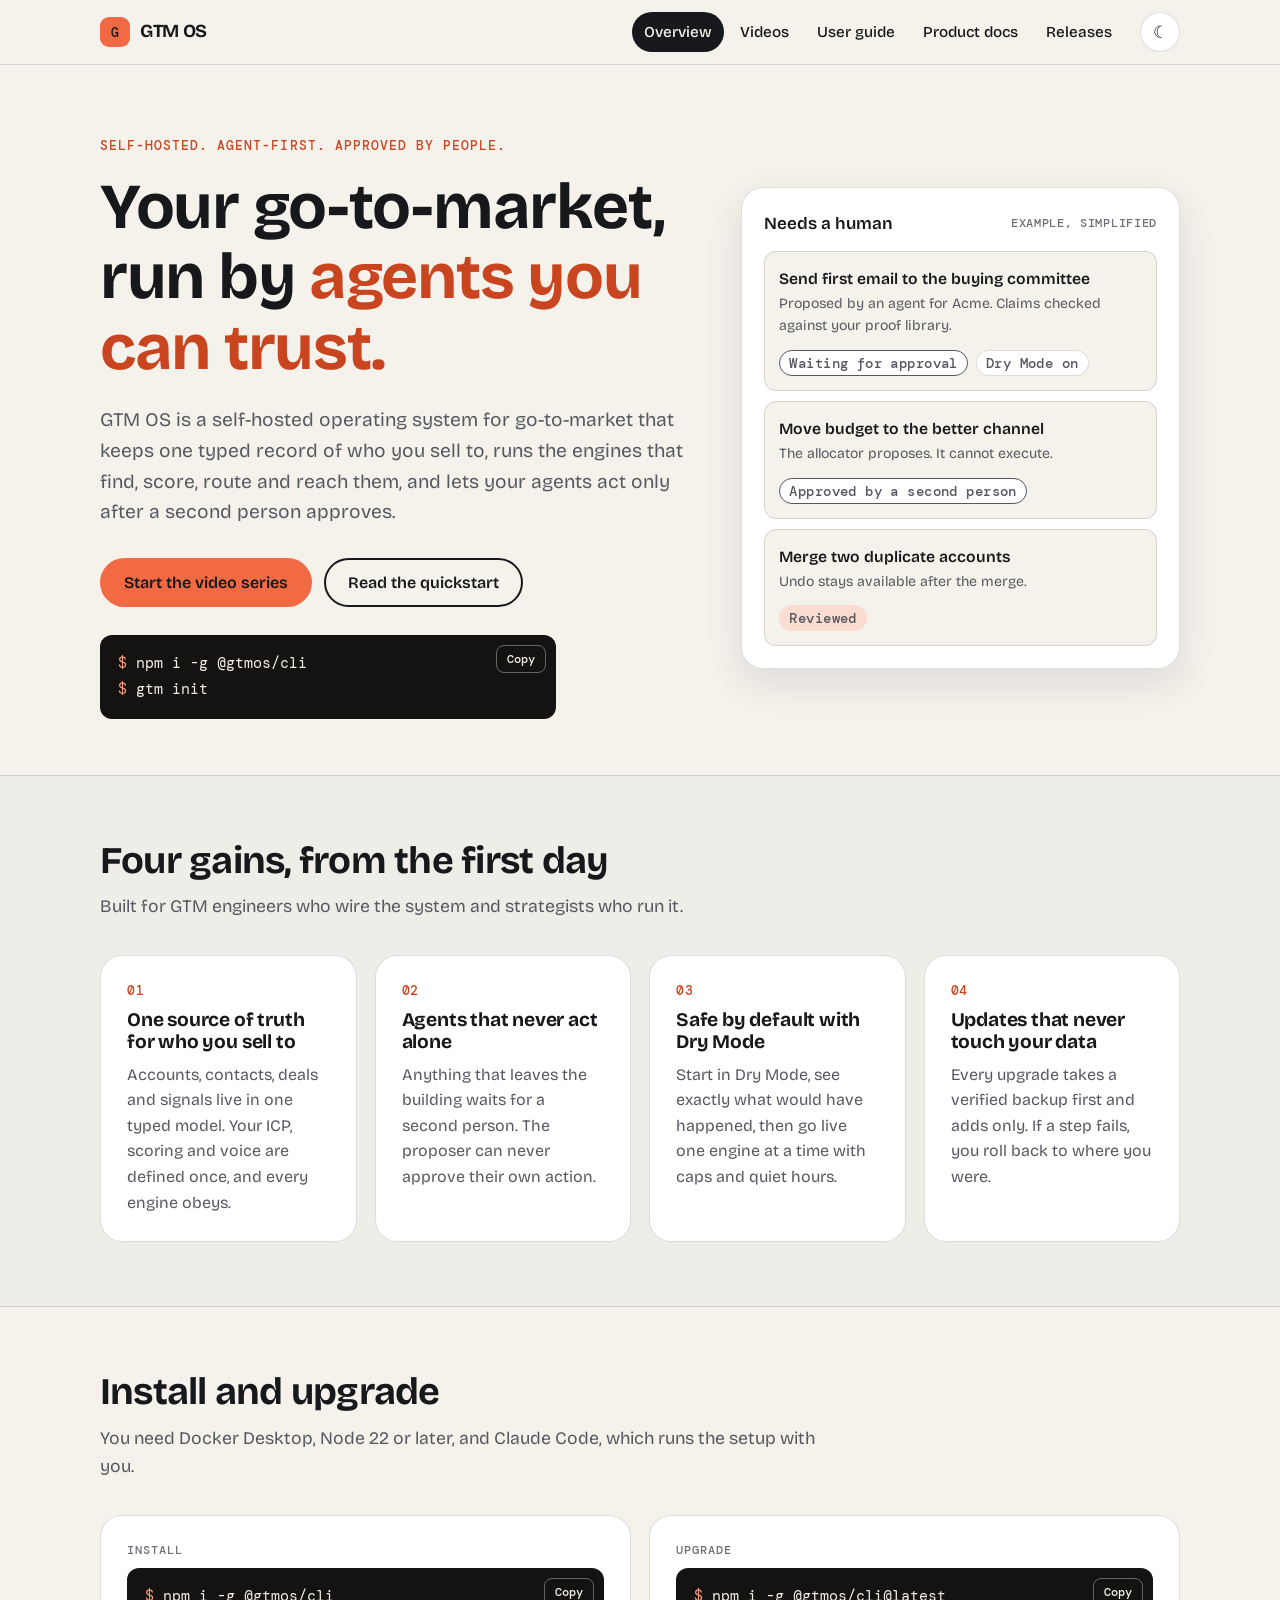
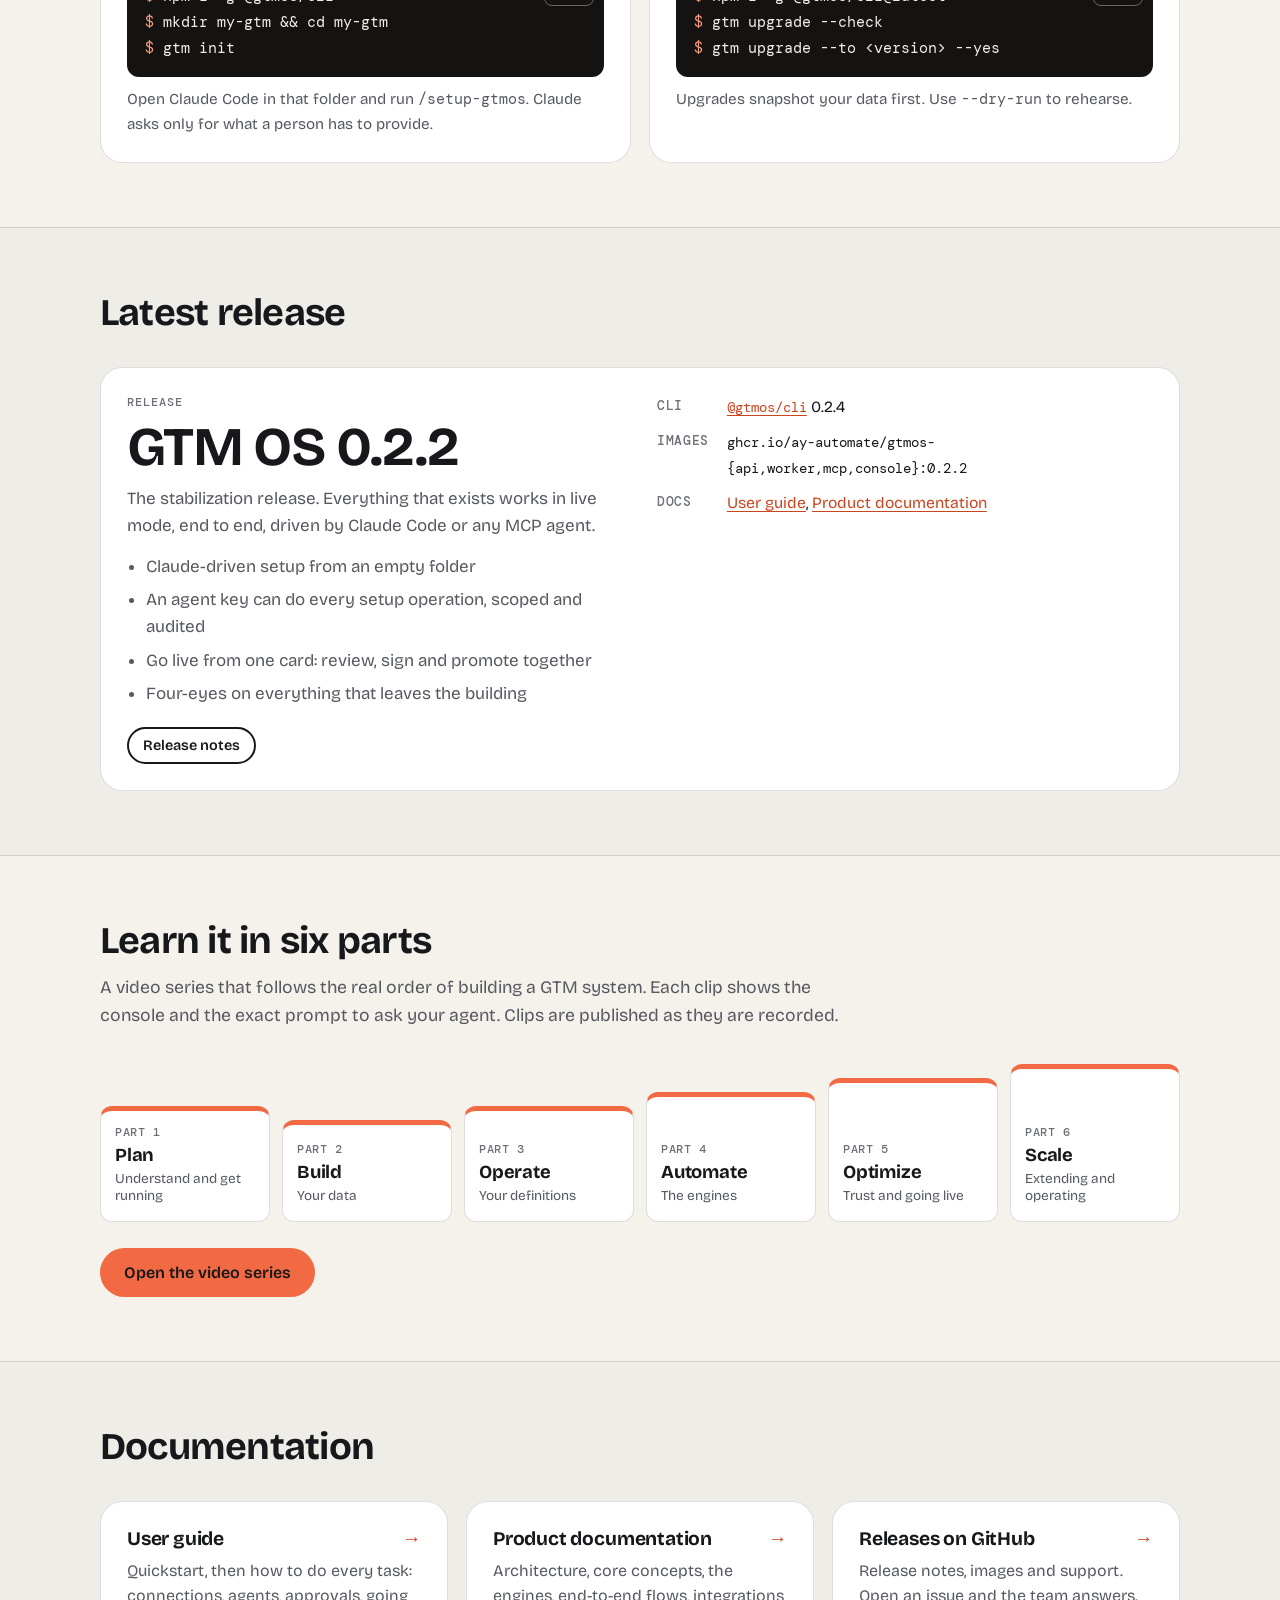
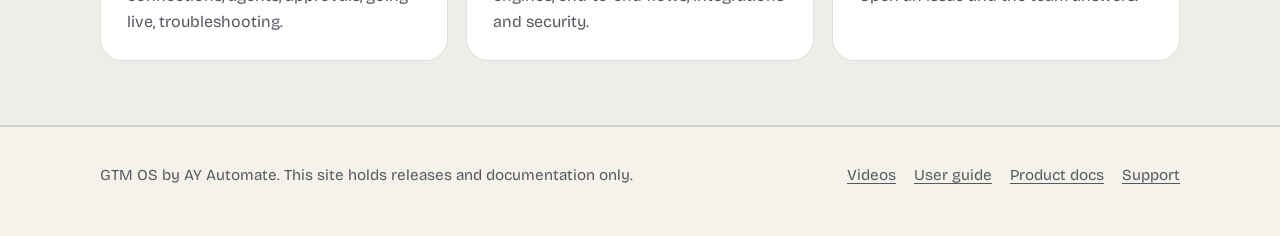
==== docs/index.html @ fadf58b3 "site: redesign landing page, add video series pages, self-host fonts Adds docs/videos (series page, " ====
<!doctype html>
<html lang="en">
<head>
<meta charset="utf-8">
<meta name="viewport" content="width=device-width,initial-scale=1">
<title>GTM OS: the operating system for go-to-market</title>
<meta name="description" content="GTM OS is a self-hosted operating system for go-to-market. One record of who you sell to, engines that do the work, and agents that never act alone on anything that leaves the building.">
<meta name="color-scheme" content="light dark">
<link rel="stylesheet" href="assets/fonts.css">
<link rel="stylesheet" href="assets/site.css">
<script src="assets/site.js"></script>
</head>
<body>
<a class="skip" href="#main">Skip to content</a>
<header class="site-header">
  <div class="wrap">
    <a class="brand" href="index.html"><span class="brand-mark" aria-hidden="true">G</span>GTM OS</a>
    <nav class="site-nav" aria-label="Primary">
      <a href="index.html" aria-current="page">Overview</a>
      <a href="videos/index.html">Videos</a>
      <a href="user-guide.html">User guide</a>
      <a href="product-documentation.html">Product docs</a>
      <a href="https://github.com/ay-automate/gtmos-releases/releases">Releases</a>
    </nav>
    <button class="theme-btn" type="button" aria-label="Switch theme" aria-pressed="false"></button>
  </div>
</header>

<main id="main">
  <section class="hero" aria-labelledby="hero-h">
    <div class="wrap hero-grid">
      <div>
        <p class="eyebrow">Self-hosted. Agent-first. Approved by people.</p>
        <h1 id="hero-h">Your go-to-market, run by <em>agents you can trust.</em></h1>
        <p class="lede">GTM OS is a self-hosted operating system for go-to-market that keeps one typed record of who you sell to, runs the engines that find, score, route and reach them, and lets your agents act only after a second person approves.</p>
        <div class="cta-row">
          <a class="btn btn-primary" href="videos/index.html">Start the video series</a>
          <a class="btn btn-ghost" href="user-guide.html">Read the quickstart</a>
        </div>
        <pre class="codebox" aria-label="Install commands"><span class="p">$ </span>npm i -g @gtmos/cli
<span class="p">$ </span>gtm init<button class="copy" type="button" data-copy="npm i -g @gtmos/cli&#10;gtm init" aria-label="Copy install commands">Copy</button></pre>
      </div>
      <div class="queue" role="img" aria-label="Illustration, simplified example: an agent proposes an email and waits for a second person to approve it">
        <div class="queue-h">Needs a human <small>Example, simplified</small></div>
        <div class="q-item">
          <b>Send first email to the buying committee</b>
          <span>Proposed by an agent for Acme. Claims checked against your proof library.</span>
          <div class="q-row"><span class="pill pill-gate">Waiting for approval</span><span class="pill">Dry Mode on</span></div>
        </div>
        <div class="q-item">
          <b>Move budget to the better channel</b>
          <span>The allocator proposes. It cannot execute.</span>
          <div class="q-row"><span class="pill pill-ok">Approved by a second person</span></div>
        </div>
        <div class="q-item">
          <b>Merge two duplicate accounts</b>
          <span>Undo stays available after the merge.</span>
          <div class="q-row"><span class="pill pill-ember">Reviewed</span></div>
        </div>
      </div>
    </div>
  </section>

  <section class="block alt" aria-labelledby="gains-h">
    <div class="wrap">
      <div class="block-h">
        <h2 id="gains-h">Four gains, from the first day</h2>
        <p>Built for GTM engineers who wire the system and strategists who run it.</p>
      </div>
      <div class="grid g4">
        <article class="card gain"><span class="n">01</span><h3>One source of truth for who you sell to</h3><p>Accounts, contacts, deals and signals live in one typed model. Your ICP, scoring and voice are defined once, and every engine obeys.</p></article>
        <article class="card gain"><span class="n">02</span><h3>Agents that never act alone</h3><p>Anything that leaves the building waits for a second person. The proposer can never approve their own action.</p></article>
        <article class="card gain"><span class="n">03</span><h3>Safe by default with Dry Mode</h3><p>Start in Dry Mode, see exactly what would have happened, then go live one engine at a time with caps and quiet hours.</p></article>
        <article class="card gain"><span class="n">04</span><h3>Updates that never touch your data</h3><p>Every upgrade takes a verified backup first and adds only. If a step fails, you roll back to where you were.</p></article>
      </div>
    </div>
  </section>

  <section class="block" id="install" aria-labelledby="install-h">
    <div class="wrap">
      <div class="block-h">
        <h2 id="install-h">Install and upgrade</h2>
        <p>You need Docker Desktop, Node 22 or later, and Claude Code, which runs the setup with you.</p>
      </div>
      <div class="grid g2">
        <div class="card">
          <p class="step-label">Install</p>
          <pre class="codebox"><span class="p">$ </span>npm i -g @gtmos/cli
<span class="p">$ </span>mkdir my-gtm &amp;&amp; cd my-gtm
<span class="p">$ </span>gtm init<button class="copy" type="button" data-copy="npm i -g @gtmos/cli&#10;mkdir my-gtm &amp;&amp; cd my-gtm&#10;gtm init" aria-label="Copy install commands">Copy</button></pre>
          <p class="hint">Open Claude Code in that folder and run <code>/setup-gtmos</code>. Claude asks only for what a person has to provide.</p>
        </div>
        <div class="card">
          <p class="step-label">Upgrade</p>
          <pre class="codebox"><span class="p">$ </span>npm i -g @gtmos/cli@latest
<span class="p">$ </span>gtm upgrade --check
<span class="p">$ </span>gtm upgrade --to &lt;version&gt; --yes<button class="copy" type="button" data-copy="npm i -g @gtmos/cli@latest&#10;gtm upgrade --check&#10;gtm upgrade --to &lt;version&gt; --yes" aria-label="Copy upgrade commands">Copy</button></pre>
          <p class="hint">Upgrades snapshot your data first. Use <code>--dry-run</code> to rehearse.</p>
        </div>
      </div>
    </div>
  </section>

  <section class="block alt" aria-labelledby="rel-h">
    <div class="wrap">
      <div class="block-h"><h2 id="rel-h">Latest release</h2></div>
      <div class="card release">
        <div>
          <p class="step-label">Release</p>
          <p class="big-ver">GTM OS 0.2.2</p>
          <p style="color:var(--muted);margin-top:10px">The stabilization release. Everything that exists works in live mode, end to end, driven by Claude Code or any MCP agent.</p>
          <ul>
            <li>Claude-driven setup from an empty folder</li>
            <li>An agent key can do every setup operation, scoped and audited</li>
            <li>Go live from one card: review, sign and promote together</li>
            <li>Four-eyes on everything that leaves the building</li>
          </ul>
          <p style="margin-top:20px"><a class="btn btn-ghost btn-sm" href="https://github.com/ay-automate/gtmos-releases/releases/tag/v0.2.2">Release notes</a></p>
        </div>
        <dl>
          <dt>CLI</dt><dd><a href="https://www.npmjs.com/package/@gtmos/cli"><code>@gtmos/cli</code></a> 0.2.4</dd>
          <dt>Images</dt><dd><code>ghcr.io/ay-automate/gtmos-{api,worker,mcp,console}:0.2.2</code></dd>
          <dt>Docs</dt><dd><a href="user-guide.html">User guide</a>, <a href="product-documentation.html">Product documentation</a></dd>
        </dl>
      </div>
    </div>
  </section>

  <section class="block" aria-labelledby="vid-h">
    <div class="wrap">
      <div class="block-h">
        <h2 id="vid-h">Learn it in six parts</h2>
        <p>A video series that follows the real order of building a GTM system. Each clip shows the console and the exact prompt to ask your agent. Clips are published as they are recorded.</p>
      </div>
      <ol class="ladder" aria-label="The levels ladder">
        <li><a style="--i:0" href="videos/index.html#part-1"><span class="pt">Part 1</span><span class="lv">Plan</span><span class="tt">Understand and get running</span></a></li>
        <li><a style="--i:1" href="videos/index.html#part-2"><span class="pt">Part 2</span><span class="lv">Build</span><span class="tt">Your data</span></a></li>
        <li><a style="--i:2" href="videos/index.html#part-3"><span class="pt">Part 3</span><span class="lv">Operate</span><span class="tt">Your definitions</span></a></li>
        <li><a style="--i:3" href="videos/index.html#part-4"><span class="pt">Part 4</span><span class="lv">Automate</span><span class="tt">The engines</span></a></li>
        <li><a style="--i:4" href="videos/index.html#part-5"><span class="pt">Part 5</span><span class="lv">Optimize</span><span class="tt">Trust and going live</span></a></li>
        <li><a style="--i:5" href="videos/index.html#part-6"><span class="pt">Part 6</span><span class="lv">Scale</span><span class="tt">Extending and operating</span></a></li>
      </ol>
      <p style="margin-top:26px"><a class="btn btn-primary" href="videos/index.html">Open the video series</a></p>
    </div>
  </section>

  <section class="block alt" aria-labelledby="docs-h">
    <div class="wrap">
      <div class="block-h"><h2 id="docs-h">Documentation</h2></div>
      <div class="grid g3">
        <a class="card linkcard" href="user-guide.html"><h3>User guide</h3><p>Quickstart, then how to do every task: connections, agents, approvals, going live, troubleshooting.</p></a>
        <a class="card linkcard" href="product-documentation.html"><h3>Product documentation</h3><p>Architecture, core concepts, the engines, end-to-end flows, integrations and security.</p></a>
        <a class="card linkcard" href="https://github.com/ay-automate/gtmos-releases"><h3>Releases on GitHub</h3><p>Release notes, images and support. Open an issue and the team answers.</p></a>
      </div>
    </div>
  </section>
</main>

<footer class="site-footer">
  <div class="wrap">
    <p>GTM OS by AY Automate. This site holds releases and documentation only.</p>
    <ul>
      <li><a href="videos/index.html">Videos</a></li>
      <li><a href="user-guide.html">User guide</a></li>
      <li><a href="product-documentation.html">Product docs</a></li>
      <li><a href="https://github.com/ay-automate/gtmos-releases/issues">Support</a></li>
    </ul>
  </div>
</footer>
</body>
</html>
---- docs/assets/fonts.css ----
/* Self-hosted brand fonts (same files as the GTM OS product UI). No external requests. */
@font-face{font-family:"Bricolage Grotesque";src:url("fonts/bricolage-grotesque.woff2") format("woff2");font-weight:400 700;font-style:normal;font-display:swap}
@font-face{font-family:"DM Mono";src:url("fonts/dm-mono-400.woff2") format("woff2");font-weight:400;font-style:normal;font-display:swap}
@font-face{font-family:"DM Mono";src:url("fonts/dm-mono-500.woff2") format("woff2");font-weight:500;font-style:normal;font-display:swap}
---- docs/assets/site.css ----
/* GTM OS releases site design system. Tokens mirror the product theme (theme.module.css). */
:root{
  --ink:#17181b;--paper:#f5f2ec;--card:#ffffff;--off:#efede7;
  --muted:#575961;--faint:#6d6f77;--line:rgba(23,24,27,.14);
  --ember:#f26a43;--ember-d:#c9451f;--ember-soft:#fbdcd1;
  --on-ember:#17181b;
  --ok:#1f7a4f;--gate:#9a520f;
  --stage:#151312;--stage-ink:#f3efe7;
  --radius:22px;--radius-s:12px;
  --shadow:0 14px 40px rgba(23,24,27,.10);
  --sans:"Bricolage Grotesque","Helvetica Neue",Arial,sans-serif;
  --mono:"DM Mono","SFMono-Regular",Menlo,Consolas,monospace;
  --link:var(--ember-d);--focus:#c9451f;
  --max:1120px;
  color-scheme:light;
}
@media (prefers-color-scheme:dark){
  :root:not([data-theme="light"]){
    --ink:#f3efe7;--paper:#161514;--card:#1e1d1b;--off:#242220;
    --muted:#aeaea6;--faint:#9a9b94;--line:rgba(255,255,255,.14);
    --ember-soft:#3a2117;--ok:#6fd0a0;--gate:#eb9450;
    --shadow:0 14px 40px rgba(0,0,0,.5);--link:#ff8f6b;--focus:#ff8f6b;
    color-scheme:dark;
  }
}
:root[data-theme="dark"]{
  --ink:#f3efe7;--paper:#161514;--card:#1e1d1b;--off:#242220;
  --muted:#aeaea6;--faint:#9a9b94;--line:rgba(255,255,255,.14);
  --ember-soft:#3a2117;--ok:#6fd0a0;--gate:#eb9450;
  --shadow:0 14px 40px rgba(0,0,0,.5);--link:#ff8f6b;--focus:#ff8f6b;
  color-scheme:dark;
}
*{box-sizing:border-box}
html{-webkit-text-size-adjust:100%;scroll-behavior:smooth;scroll-padding-top:96px}
body{margin:0;background:var(--paper);color:var(--ink);font:400 17px/1.6 var(--sans);-webkit-font-smoothing:antialiased;overflow-x:hidden}
img,video{max-width:100%;display:block}
a{color:var(--link);text-underline-offset:3px;text-decoration-thickness:1px}
a:hover{text-decoration-thickness:2px}
h1,h2,h3{font-family:var(--sans);line-height:1.1;letter-spacing:-.02em;margin:0;font-weight:700}
h1{font-size:clamp(2.3rem,5.6vw,4rem)}
h2{font-size:clamp(1.6rem,3.4vw,2.35rem)}
h3{font-size:1.2rem;letter-spacing:-.01em}
p{margin:0}
code,kbd,pre{font-family:var(--mono)}
:focus-visible{outline:3px solid var(--focus);outline-offset:3px;border-radius:6px}
.skip{position:absolute;left:12px;top:-60px;background:var(--ink);color:var(--paper);padding:10px 16px;border-radius:10px;z-index:100;text-decoration:none;font-weight:600}
.skip:focus{top:12px}
.sr{position:absolute;width:1px;height:1px;overflow:hidden;clip:rect(0 0 0 0);white-space:nowrap}
.wrap{max-width:var(--max);margin:0 auto;padding:0 20px}

/* header */
.site-header{position:sticky;top:0;z-index:50;background:color-mix(in srgb,var(--paper) 88%,transparent);backdrop-filter:blur(10px);border-bottom:1px solid var(--line)}
.site-header .wrap{display:flex;align-items:center;gap:16px;min-height:64px;flex-wrap:wrap;padding-top:8px;padding-bottom:8px}
.brand{display:flex;align-items:center;gap:10px;color:var(--ink);text-decoration:none;font-weight:700;font-size:1.15rem;letter-spacing:-.02em}
.brand-mark{width:30px;height:30px;border-radius:9px;background:var(--ember);display:grid;place-items:center;color:var(--on-ember);font:500 .8rem var(--mono)}
.site-nav{display:flex;gap:4px;flex-wrap:wrap;margin-left:auto;align-items:center}
.site-nav a{color:var(--ink);text-decoration:none;padding:8px 12px;border-radius:999px;font-size:.95rem;font-weight:500}
.site-nav a:hover{background:var(--off)}
.site-nav a[aria-current="page"]{background:var(--ink);color:var(--paper)}
.theme-btn{border:1px solid var(--line);background:var(--card);color:var(--ink);width:40px;height:40px;border-radius:999px;cursor:pointer;display:grid;place-items:center;font-size:1.05rem}
.theme-btn:hover{border-color:var(--ink)}

/* buttons */
.btn{display:inline-flex;align-items:center;gap:8px;padding:13px 22px;border-radius:999px;font:600 1rem var(--sans);text-decoration:none;border:2px solid transparent;cursor:pointer;line-height:1.2}
.btn-primary{background:var(--ember);color:var(--on-ember)}
.btn-primary:hover{background:#ff7d58;text-decoration:none}
.btn-ghost{background:transparent;color:var(--ink);border-color:var(--ink)}
.btn-ghost:hover{background:var(--ink);color:var(--paper);text-decoration:none}
.btn-sm{padding:8px 14px;font-size:.9rem}

/* hero */
.hero{padding:72px 0 56px}
.hero-grid{display:grid;grid-template-columns:1.15fr .85fr;gap:48px;align-items:center}
.eyebrow{font:500 .8rem var(--mono);letter-spacing:.08em;text-transform:uppercase;color:var(--link);margin-bottom:18px}
.hero h1 em{font-style:normal;color:var(--link)}
.lede{font-size:1.2rem;color:var(--muted);margin:22px 0 30px;max-width:40em}
.cta-row{display:flex;gap:12px;flex-wrap:wrap}
.codebox{position:relative;background:var(--stage);color:var(--stage-ink);border-radius:var(--radius-s);padding:16px 64px 16px 18px;font:400 .95rem/1.7 var(--mono);margin:0;overflow-x:auto;white-space:pre}
.codebox .p{color:#f89b7c;user-select:none}
.copy{position:absolute;top:10px;right:10px;border:1px solid rgba(255,255,255,.35);background:transparent;color:#f3efe7;border-radius:8px;padding:5px 10px;font:500 .78rem var(--mono);cursor:pointer}
.copy:hover{background:rgba(255,255,255,.14)}
.copy[data-done]{background:#2fa36b;border-color:#2fa36b;color:#08140d}
.hero .codebox{margin-top:28px;max-width:30em}

/* approval card illustration */
.queue{background:var(--card);border:1px solid var(--line);border-radius:var(--radius);box-shadow:var(--shadow);padding:22px}
.queue-h{display:flex;justify-content:space-between;align-items:center;margin-bottom:14px;font-weight:600}
.queue-h small{font:500 .72rem var(--mono);color:var(--faint);text-transform:uppercase;letter-spacing:.06em}
.q-item{border:1px solid var(--line);border-radius:var(--radius-s);padding:14px;margin-top:10px;background:var(--paper)}
.q-item b{display:block;font-weight:600;font-size:.98rem}
.q-item span{display:block;color:var(--muted);font-size:.88rem;margin-top:2px}
.q-row{display:flex;gap:8px;margin-top:10px;flex-wrap:wrap;align-items:center}
.pill{display:inline-block;font:500 .72rem var(--mono);padding:3px 9px;border-radius:999px;border:1px solid var(--line);color:var(--muted);letter-spacing:.03em;background:var(--card)}
.pill-ember{background:var(--ember-soft);border-color:transparent;color:var(--ink)}
.pill-ok{color:var(--ok);border-color:currentColor}
.pill-gate{color:var(--gate);border-color:currentColor}

/* sections */
section.block{padding:64px 0}
.block-h{max-width:44em;margin-bottom:34px}
.block-h p{color:var(--muted);margin-top:12px;font-size:1.1rem}
.alt{background:var(--off);border-block:1px solid var(--line)}
.grid{display:grid;gap:18px}
.g4{grid-template-columns:repeat(4,1fr)}
.g3{grid-template-columns:repeat(3,1fr)}
.g2{grid-template-columns:repeat(2,1fr)}
.card{background:var(--card);border:1px solid var(--line);border-radius:var(--radius);padding:26px}
.gain{display:flex;flex-direction:column;gap:10px}
.gain .n{font:500 .8rem var(--mono);color:var(--link);letter-spacing:.06em}
.gain p{color:var(--muted);font-size:1rem}
.linkcard{display:block;color:var(--ink);text-decoration:none;transition:transform .15s,border-color .15s}
.linkcard:hover{border-color:var(--ink);transform:translateY(-2px);text-decoration:none}
.linkcard h3{display:flex;justify-content:space-between;gap:10px;margin-bottom:8px}
.linkcard h3::after{content:"\2192";color:var(--link)}
.linkcard p{color:var(--muted);font-size:1rem}
.step-label{font:500 .78rem var(--mono);text-transform:uppercase;letter-spacing:.08em;color:var(--faint);margin-bottom:10px}
.card .codebox{margin:10px 0}
.card p.hint{color:var(--muted);font-size:.95rem;margin-top:10px}

/* release card */
.release{display:grid;grid-template-columns:1fr 1fr;gap:34px;align-items:start}
.release ul{margin:14px 0 0;padding-left:1.1em;color:var(--muted)}
.release li{margin:6px 0}
.release dl{margin:0;display:grid;grid-template-columns:auto 1fr;gap:10px 18px;font-size:.98rem}
.release dt{color:var(--faint);font:500 .8rem var(--mono);text-transform:uppercase;letter-spacing:.05em;padding-top:3px}
.release dd{margin:0;overflow-wrap:anywhere}
.release dd code{font-size:.88rem}
.big-ver{font:700 clamp(2.4rem,5vw,3.4rem)/1 var(--sans);letter-spacing:-.03em}

/* ladder */
.ladder{display:grid;grid-template-columns:repeat(6,1fr);gap:12px;align-items:end;list-style:none;margin:0;padding:0}
.ladder li{display:block}
.ladder a{display:flex;flex-direction:column;justify-content:flex-end;gap:4px;text-decoration:none;color:var(--ink);background:var(--card);border:1px solid var(--line);border-radius:var(--radius-s);padding:14px 14px 16px;border-top:5px solid var(--ember);min-height:calc(88px + var(--i) * 14px);transition:transform .15s,border-color .15s}
.ladder a:hover{border-color:var(--ink);border-top-color:var(--ember);transform:translateY(-2px)}
.ladder .lv{font:700 1.15rem var(--sans);letter-spacing:-.01em}
.ladder .pt{font:500 .72rem var(--mono);color:var(--faint);letter-spacing:.05em;text-transform:uppercase}
.ladder .tt{font-size:.85rem;color:var(--muted);line-height:1.3}
.ladder .ct{font:500 .72rem var(--mono);color:var(--link)}
.ladder-nav{position:sticky;top:64px;z-index:20;background:color-mix(in srgb,var(--paper) 92%,transparent);backdrop-filter:blur(10px);border-bottom:1px solid var(--line);padding:10px 0}
.ladder-nav .ladder{gap:8px}
.ladder-nav .ladder a{min-height:0;padding:8px 10px;border-top-width:4px}
.ladder-nav .tt,.ladder-nav .pt{display:none}
.ladder-nav .ladder a[aria-current="true"]{background:var(--ink);color:var(--paper)}
.ladder-nav .ladder a[aria-current="true"] .ct{color:var(--paper)}

/* video series */
.page-h{padding:56px 0 28px}
.page-h p{color:var(--muted);margin-top:14px;font-size:1.15rem;max-width:44em}
.stats{display:flex;gap:10px;flex-wrap:wrap;margin-top:20px}
.start{background:var(--ember-soft);border-radius:var(--radius);padding:28px;margin:8px 0 8px}
:root[data-theme="dark"] .start{background:#2b1b14}
@media (prefers-color-scheme:dark){:root:not([data-theme="light"]) .start{background:#2b1b14}}
.start h2{font-size:1.6rem}
.start>p{color:var(--muted);margin:8px 0 18px}
.path{display:grid;grid-template-columns:repeat(6,1fr);gap:12px;list-style:none;margin:0;padding:0;counter-reset:s}
.path li{background:var(--card);border:1px solid var(--line);border-radius:var(--radius-s);padding:14px}
.path .n{font:700 1.6rem/1 var(--sans);color:var(--link)}
.path b{display:block;font-weight:600;font-size:.95rem;line-height:1.25;margin-top:8px}
.path span{font:500 .75rem var(--mono);color:var(--faint)}
.filters{display:flex;flex-wrap:wrap;gap:10px 22px;align-items:center;padding:22px 0 4px}
.fgroup{display:flex;gap:6px;align-items:center;flex-wrap:wrap}
.fgroup .lab{font:500 .75rem var(--mono);color:var(--faint);text-transform:uppercase;letter-spacing:.06em;margin-right:4px}
.chip{border:1px solid var(--line);background:var(--card);color:var(--ink);border-radius:999px;padding:6px 14px;font:500 .9rem var(--sans);cursor:pointer}
.chip:hover{border-color:var(--ink)}
.chip[aria-pressed="true"]{background:var(--ink);color:var(--paper);border-color:var(--ink)}
.part{padding:44px 0 8px}
.part-h{display:flex;align-items:baseline;gap:14px;flex-wrap:wrap;margin-bottom:6px}
.part-h .lv{font:500 .8rem var(--mono);text-transform:uppercase;letter-spacing:.08em;color:var(--link)}
.part-blurb{color:var(--muted);margin-bottom:20px}
.clips{display:grid;grid-template-columns:repeat(3,1fr);gap:18px}
.clip{background:var(--card);border:1px solid var(--line);border-radius:var(--radius);overflow:hidden;display:flex;flex-direction:column;position:relative}
.clip.ready:hover{border-color:var(--ink);box-shadow:var(--shadow)}
.clip a.cover{text-decoration:none;color:inherit;display:block}
.clip a.cover:focus-visible{outline-offset:-3px}
.poster{position:relative;aspect-ratio:16/9;background:var(--stage);color:var(--stage-ink);overflow:hidden;display:grid;place-items:center}
.poster::before{content:"";position:absolute;inset:0;background:radial-gradient(60% 90% at 85% 110%,rgba(242,106,67,.55),transparent 70%),radial-gradient(40% 60% at 5% -10%,rgba(242,106,67,.18),transparent 70%)}
.poster img{position:absolute;inset:0;width:100%;height:100%;object-fit:cover}
.poster .num{position:relative;font:700 clamp(3rem,7vw,4.4rem)/1 var(--sans);letter-spacing:-.04em;opacity:.95}
.poster .dur{position:absolute;right:10px;bottom:10px;background:rgba(0,0,0,.72);color:#fff;font:500 .78rem var(--mono);padding:3px 8px;border-radius:7px}
.poster .soon{position:absolute;left:10px;top:10px;background:#f3efe7;color:#17181b;font:500 .72rem var(--mono);padding:3px 9px;border-radius:999px;letter-spacing:.04em;text-transform:uppercase}
.poster .play{position:absolute;inset:0;display:grid;place-items:center}
.poster .play i{width:58px;height:58px;border-radius:50%;background:var(--ember);display:grid;place-items:center;box-shadow:0 6px 24px rgba(0,0,0,.4)}
.poster .play i::after{content:"";border-left:16px solid var(--on-ember);border-block:10px solid transparent;margin-left:4px}
.clip-body{padding:16px 18px 20px;display:flex;flex-direction:column;gap:8px;flex:1}
.clip-body .no{font:500 .75rem var(--mono);color:var(--faint);letter-spacing:.05em}
.clip-body h3{font-size:1.12rem;line-height:1.2}
.clip-body p{color:var(--muted);font-size:.95rem}
.tags{display:flex;gap:6px;flex-wrap:wrap;margin-top:auto;padding-top:6px}
.clip:not(.ready) .poster .num{opacity:.6}
.empty{padding:28px;border:1px dashed var(--line);border-radius:var(--radius);color:var(--muted);text-align:center;grid-column:1/-1}
.fallback{padding:20px 0}
.fallback ol{padding-left:1.4em;color:var(--muted)}
.fallback li{margin:8px 0}
.fallback b{color:var(--ink)}

/* watch page */
.crumbs{padding:28px 0 8px;font-size:.95rem;color:var(--muted)}
.crumbs a{color:var(--muted)}
.watch{display:grid;grid-template-columns:minmax(0,1.7fr) minmax(0,1fr);gap:32px;padding:12px 0 56px;align-items:start}
.player{border-radius:var(--radius);overflow:hidden;background:var(--stage);box-shadow:var(--shadow)}
.player video{width:100%;aspect-ratio:16/9;background:#000}
.player-tools{display:flex;gap:8px;flex-wrap:wrap;align-items:center;padding:10px 14px;background:var(--stage);color:var(--stage-ink);font:500 .8rem var(--mono)}
.player-tools .chip{background:transparent;color:var(--stage-ink);border-color:rgba(255,255,255,.35);padding:4px 11px;font:500 .8rem var(--mono)}
.player-tools .chip:hover{border-color:#fff}
.player-tools .chip[aria-pressed="true"]{background:#f3efe7;color:#17181b;border-color:#f3efe7}
.player-tools .hintk{margin-left:auto;opacity:.85}
.coming{aspect-ratio:16/9;display:grid;place-items:center;text-align:center;padding:24px;position:relative;background:var(--stage);color:var(--stage-ink)}
.coming::before{content:"";position:absolute;inset:0;background:radial-gradient(60% 90% at 85% 110%,rgba(242,106,67,.5),transparent 70%)}
.coming>div{position:relative;max-width:26em}
.coming .num{font:700 clamp(3rem,8vw,5rem)/1 var(--sans);letter-spacing:-.04em}
.coming h2{font-size:1.5rem;margin:8px 0}
.coming p{opacity:.9}
.watch h1{font-size:clamp(1.9rem,4vw,2.8rem);margin:18px 0 10px}
.meta{display:flex;gap:8px;flex-wrap:wrap;margin:12px 0}
.outcome{color:var(--muted);font-size:1.15rem}
.panel{background:var(--card);border:1px solid var(--line);border-radius:var(--radius);padding:22px}
.panel+.panel{margin-top:18px}
.panel h2{font-size:1.25rem;margin-bottom:6px}
.panel>p{color:var(--muted);font-size:.95rem;margin-bottom:12px}
.prompt{position:relative;background:var(--stage);color:var(--stage-ink);border-radius:var(--radius-s);padding:14px 70px 14px 16px;font:400 .92rem/1.55 var(--mono);margin:10px 0;overflow-wrap:anywhere}
.transcript{max-height:560px;overflow:auto;padding-right:6px}
.transcript p{margin:0 0 10px;font-size:.98rem}
.transcript button.ts{all:unset;cursor:pointer;color:var(--link);font:500 .8rem var(--mono);margin-right:8px;text-decoration:underline;text-underline-offset:3px}
.transcript button.ts:focus-visible{outline:3px solid var(--focus);outline-offset:2px}
.transcript pre{white-space:pre-wrap;font:400 .95rem/1.6 var(--sans);margin:0}
.pager{display:grid;grid-template-columns:1fr 1fr;gap:14px;padding:0 0 64px}
.pager a{display:block;border:1px solid var(--line);background:var(--card);border-radius:var(--radius-s);padding:16px 18px;text-decoration:none;color:var(--ink)}
.pager a:hover{border-color:var(--ink)}
.pager small{display:block;font:500 .75rem var(--mono);color:var(--faint);text-transform:uppercase;letter-spacing:.06em}
.pager a:last-child{text-align:right}
.pager .off{opacity:.45;pointer-events:none}

/* footer */
.site-footer{border-top:1px solid var(--line);padding:36px 0 48px;color:var(--muted);font-size:.95rem}
.site-footer .wrap{display:flex;gap:18px 28px;flex-wrap:wrap;justify-content:space-between}
.site-footer a{color:var(--muted)}
.site-footer ul{display:flex;gap:18px;flex-wrap:wrap;list-style:none;margin:0;padding:0}

@media (max-width:980px){
  .hero-grid,.release,.watch{grid-template-columns:1fr}
  .g4{grid-template-columns:repeat(2,1fr)}
  .g3{grid-template-columns:repeat(2,1fr)}
  .clips{grid-template-columns:repeat(2,1fr)}
  .ladder{grid-template-columns:repeat(3,1fr)}
  .path{grid-template-columns:repeat(3,1fr)}
}
@media (max-width:620px){
  body{font-size:16px}
  .wrap{padding:0 16px}
  .hero{padding:44px 0 36px}
  section.block{padding:44px 0}
  .g4,.g3,.g2,.clips,.pager{grid-template-columns:1fr}
  .ladder{grid-template-columns:repeat(2,1fr)}
  .ladder-nav .ladder{grid-template-columns:repeat(3,1fr)}
  .path{grid-template-columns:repeat(2,1fr)}
  .site-nav{margin-left:0;width:100%;order:3}
  .theme-btn{margin-left:auto}
  .site-header .wrap{gap:8px}
  .card{padding:20px}
  .hintk{display:none}
  .ladder-nav{top:0;position:static}
}
@media (prefers-reduced-motion:reduce){
  *{transition:none!important;animation:none!important;scroll-behavior:auto!important}
  .linkcard:hover,.ladder a:hover{transform:none}
}
[hidden]{display:none!important}
.hero-grid>*,.release>*,.grid>*,.watch>*,.clips>*{min-width:0}
@media (max-width:620px){.codebox{padding:14px 16px 52px}.copy{top:auto;bottom:10px}.watch h1{margin-top:22px}}
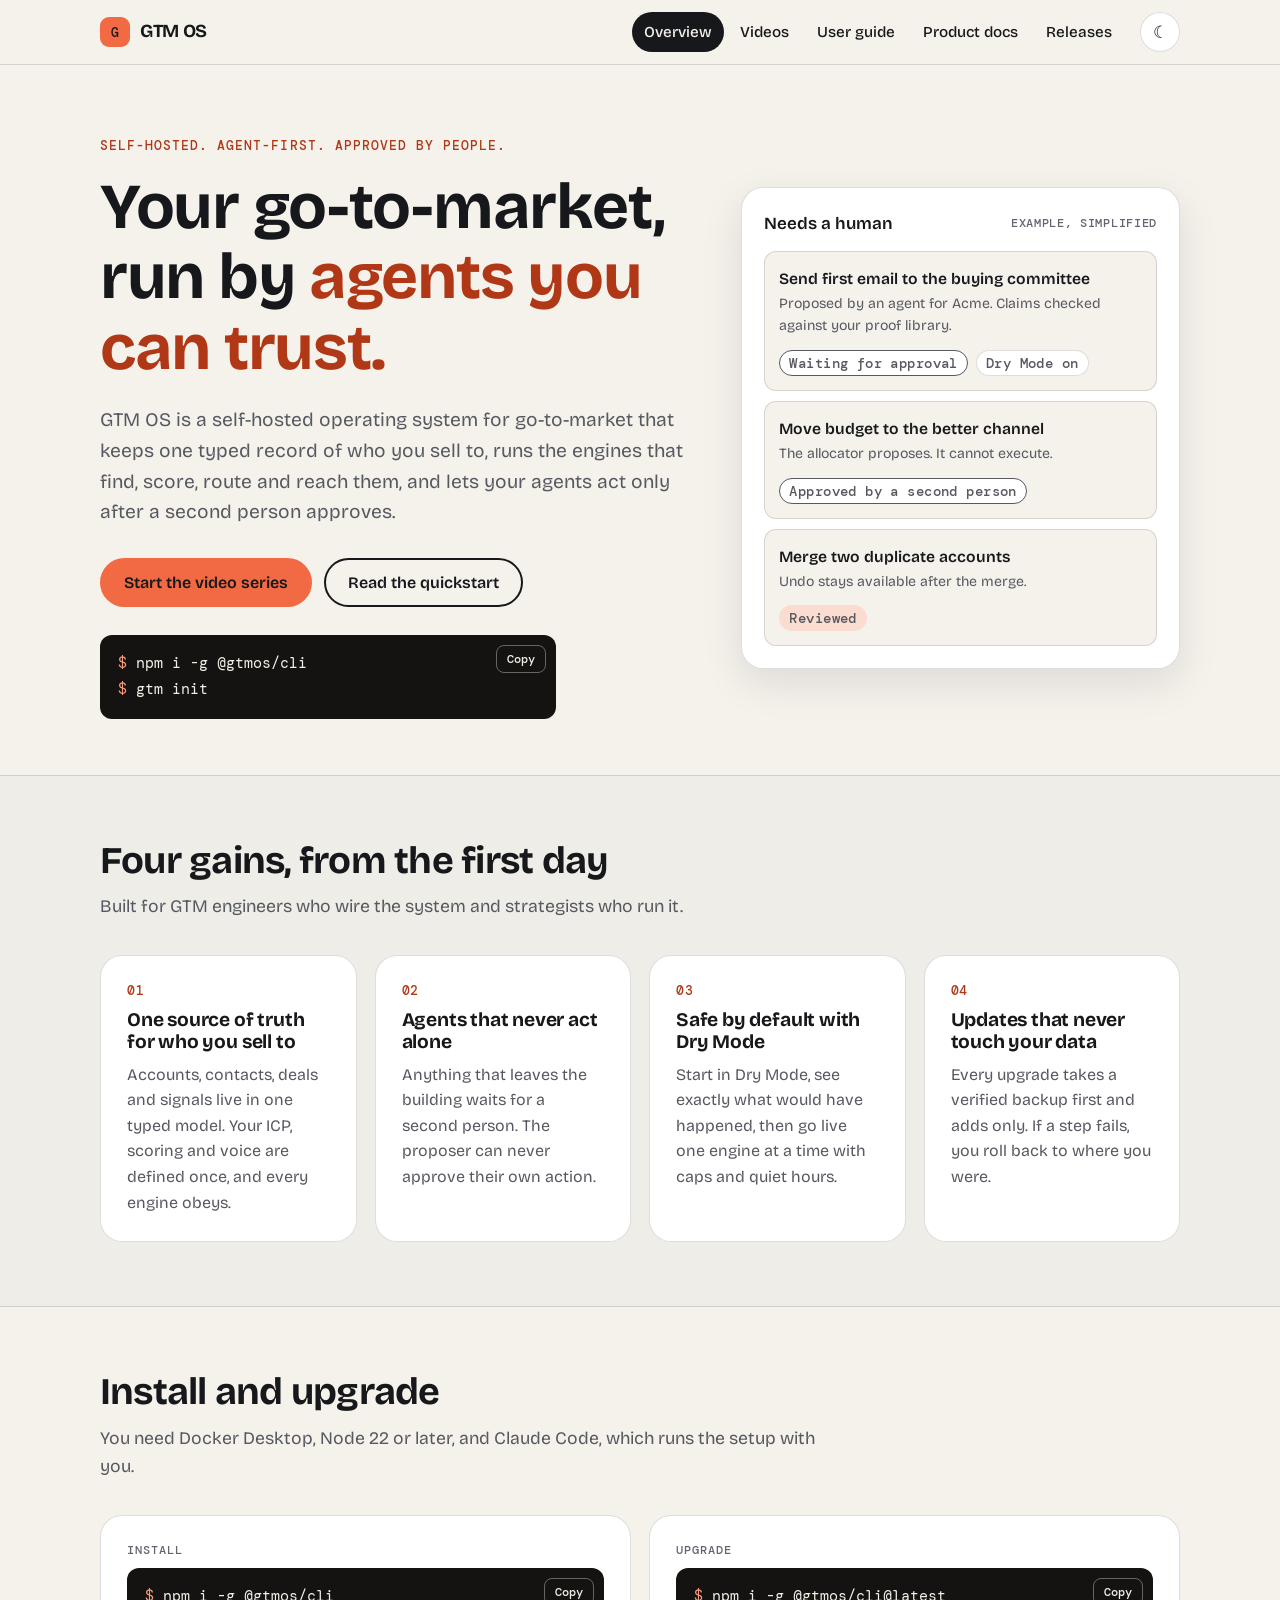
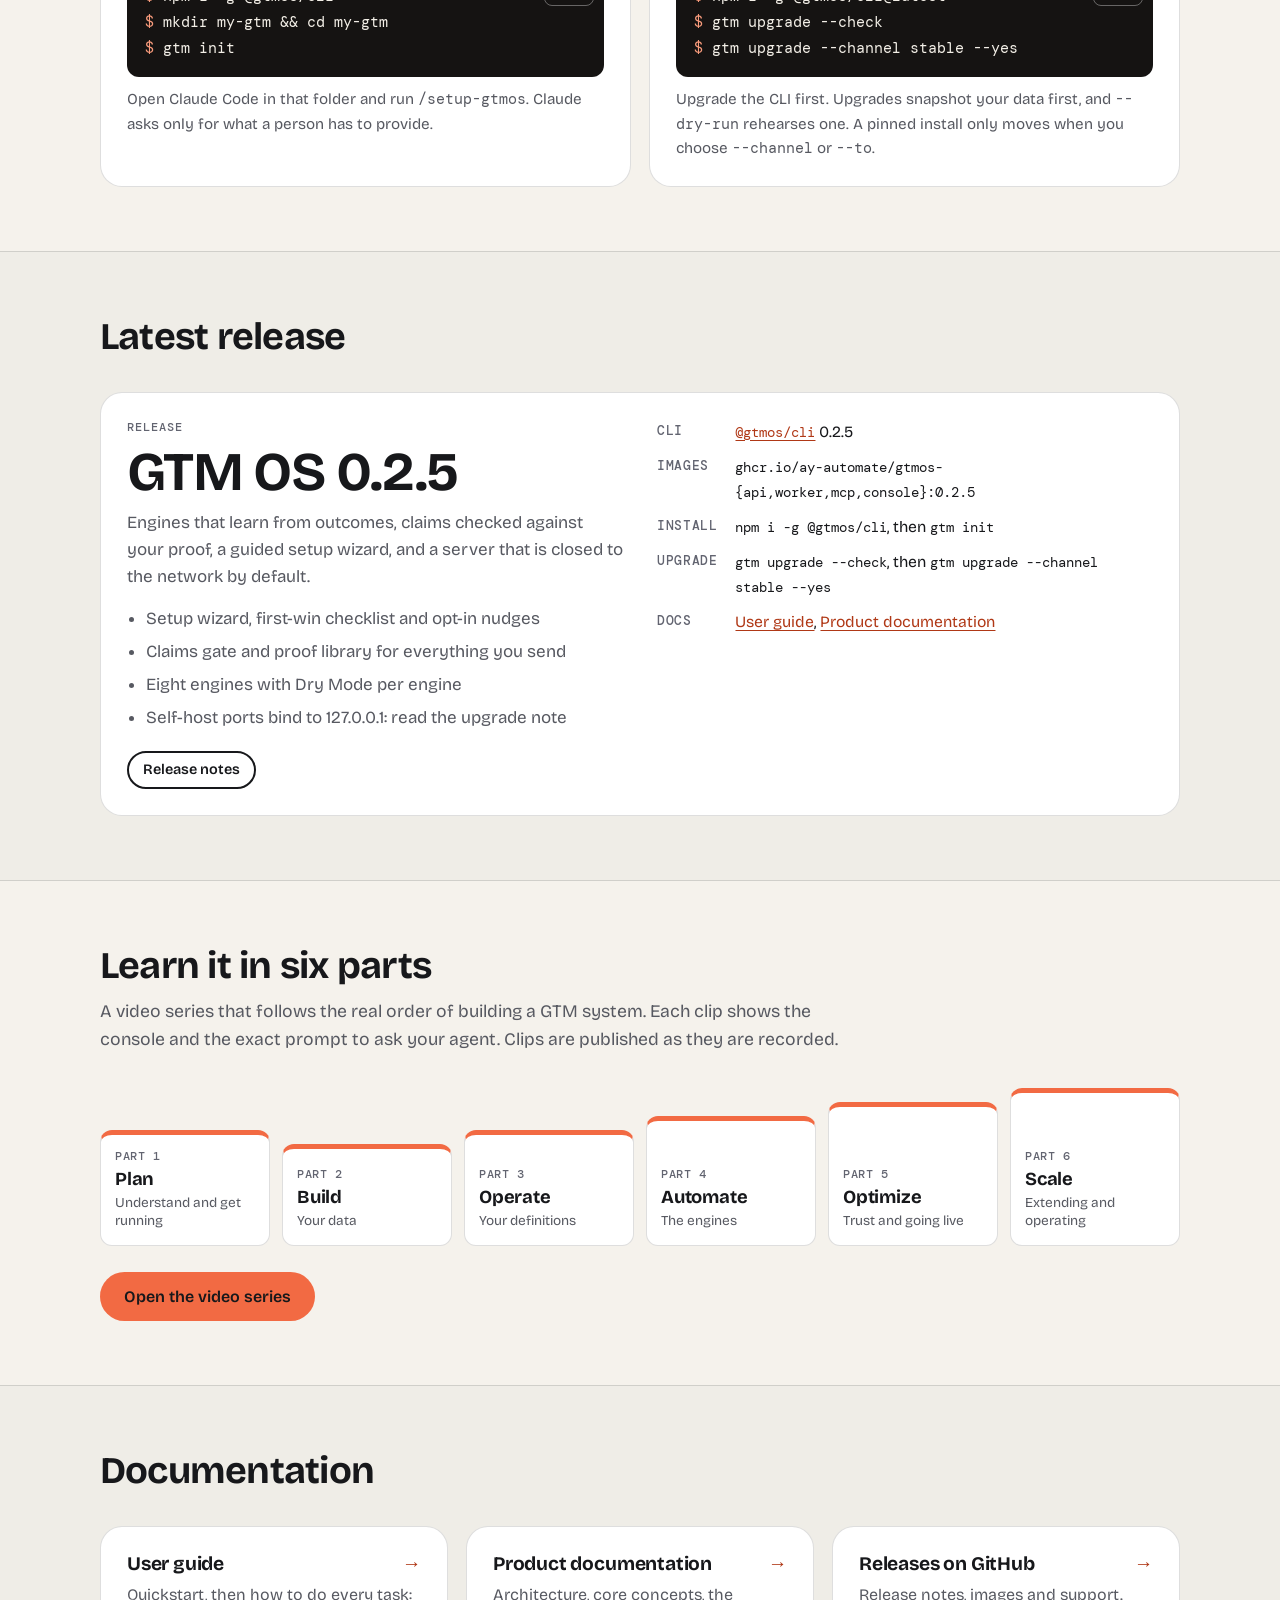
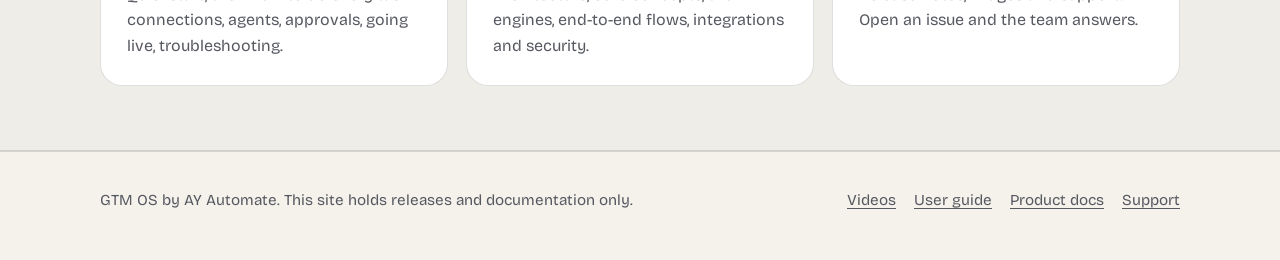
==== commit 6533e0a0: "docs: bring site, user guide and product documentation to GTM OS 0.2.5 Release notes (releases/0.2.5" ====
--- a/docs/index.html
+++ b/docs/index.html
@@ -94,8 +94,8 @@
           <p class="step-label">Upgrade</p>
           <pre class="codebox"><span class="p">$ </span>npm i -g @gtmos/cli@latest
 <span class="p">$ </span>gtm upgrade --check
-<span class="p">$ </span>gtm upgrade --to &lt;version&gt; --yes<button class="copy" type="button" data-copy="npm i -g @gtmos/cli@latest&#10;gtm upgrade --check&#10;gtm upgrade --to &lt;version&gt; --yes" aria-label="Copy upgrade commands">Copy</button></pre>
-          <p class="hint">Upgrades snapshot your data first. Use <code>--dry-run</code> to rehearse.</p>
+<span class="p">$ </span>gtm upgrade --channel stable --yes<button class="copy" type="button" data-copy="npm i -g @gtmos/cli@latest&#10;gtm upgrade --check&#10;gtm upgrade --channel stable --yes" aria-label="Copy upgrade commands">Copy</button></pre>
+          <p class="hint">Upgrade the CLI first. Upgrades snapshot your data first, and <code>--dry-run</code> rehearses one. A pinned install only moves when you choose <code>--channel</code> or <code>--to</code>.</p>
         </div>
       </div>
     </div>
@@ -107,19 +107,21 @@
       <div class="card release">
         <div>
           <p class="step-label">Release</p>
-          <p class="big-ver">GTM OS 0.2.2</p>
-          <p style="color:var(--muted);margin-top:10px">The stabilization release. Everything that exists works in live mode, end to end, driven by Claude Code or any MCP agent.</p>
+          <p class="big-ver">GTM OS 0.2.5</p>
+          <p style="color:var(--muted);margin-top:10px">Engines that learn from outcomes, claims checked against your proof, a guided setup wizard, and a server that is closed to the network by default.</p>
           <ul>
-            <li>Claude-driven setup from an empty folder</li>
-            <li>An agent key can do every setup operation, scoped and audited</li>
-            <li>Go live from one card: review, sign and promote together</li>
-            <li>Four-eyes on everything that leaves the building</li>
+            <li>Setup wizard, first-win checklist and opt-in nudges</li>
+            <li>Claims gate and proof library for everything you send</li>
+            <li>Eight engines with Dry Mode per engine</li>
+            <li>Self-host ports bind to 127.0.0.1: read the upgrade note</li>
           </ul>
-          <p style="margin-top:20px"><a class="btn btn-ghost btn-sm" href="https://github.com/ay-automate/gtmos-releases/releases/tag/v0.2.2">Release notes</a></p>
+          <p style="margin-top:20px"><a class="btn btn-ghost btn-sm" href="release-0.2.5.html">Release notes</a></p>
         </div>
         <dl>
-          <dt>CLI</dt><dd><a href="https://www.npmjs.com/package/@gtmos/cli"><code>@gtmos/cli</code></a> 0.2.4</dd>
-          <dt>Images</dt><dd><code>ghcr.io/ay-automate/gtmos-{api,worker,mcp,console}:0.2.2</code></dd>
+          <dt>CLI</dt><dd><a href="https://www.npmjs.com/package/@gtmos/cli"><code>@gtmos/cli</code></a> 0.2.5</dd>
+          <dt>Images</dt><dd><code>ghcr.io/ay-automate/gtmos-{api,worker,mcp,console}:0.2.5</code></dd>
+          <dt>Install</dt><dd><code>npm i -g @gtmos/cli</code>, then <code>gtm init</code></dd>
+          <dt>Upgrade</dt><dd><code>gtm upgrade --check</code>, then <code>gtm upgrade --channel stable --yes</code></dd>
           <dt>Docs</dt><dd><a href="user-guide.html">User guide</a>, <a href="product-documentation.html">Product documentation</a></dd>
         </dl>
       </div>
--- a/docs/assets/site.css
+++ b/docs/assets/site.css
@@ -1,7 +1,7 @@
 /* GTM OS releases site design system. Tokens mirror the product theme (theme.module.css). */
 :root{
   --ink:#17181b;--paper:#f5f2ec;--card:#ffffff;--off:#efede7;
-  --muted:#575961;--faint:#6d6f77;--line:rgba(23,24,27,.14);
+  --muted:#575961;--faint:#626470;--line:rgba(23,24,27,.14);
   --ember:#f26a43;--ember-d:#c9451f;--ember-soft:#fbdcd1;
   --on-ember:#17181b;
   --ok:#1f7a4f;--gate:#9a520f;
@@ -10,7 +10,7 @@
   --shadow:0 14px 40px rgba(23,24,27,.10);
   --sans:"Bricolage Grotesque","Helvetica Neue",Arial,sans-serif;
   --mono:"DM Mono","SFMono-Regular",Menlo,Consolas,monospace;
-  --link:var(--ember-d);--focus:#c9451f;
+  --link:#b03816;--focus:#b03816;
   --max:1120px;
   color-scheme:light;
 }
@@ -267,3 +267,16 @@
 [hidden]{display:none!important}
 .hero-grid>*,.release>*,.grid>*,.watch>*,.clips>*{min-width:0}
 @media (max-width:620px){.codebox{padding:14px 16px 52px}.copy{top:auto;bottom:10px}.watch h1{margin-top:22px}}
+
+/* long-form pages (release notes) */
+.prose{max-width:46em;padding-bottom:64px}
+.prose h2{margin:44px 0 14px;font-size:clamp(1.5rem,3vw,2rem)}
+.prose h3{margin:30px 0 10px}
+.prose p{margin:0 0 14px}
+.prose ul,.prose ol{margin:0 0 16px;padding-left:1.3em}
+.prose li{margin:7px 0}
+.prose li>p:first-child{margin-top:8px}
+.prose li>pre,.prose li>p{margin-top:10px}
+.prose :not(pre)>code{background:var(--off);border:1px solid var(--line);border-radius:6px;padding:1px 6px;font-size:.88em;overflow-wrap:anywhere}
+.prose .codebox{margin:12px 0 16px}
+.prose strong{font-weight:600}
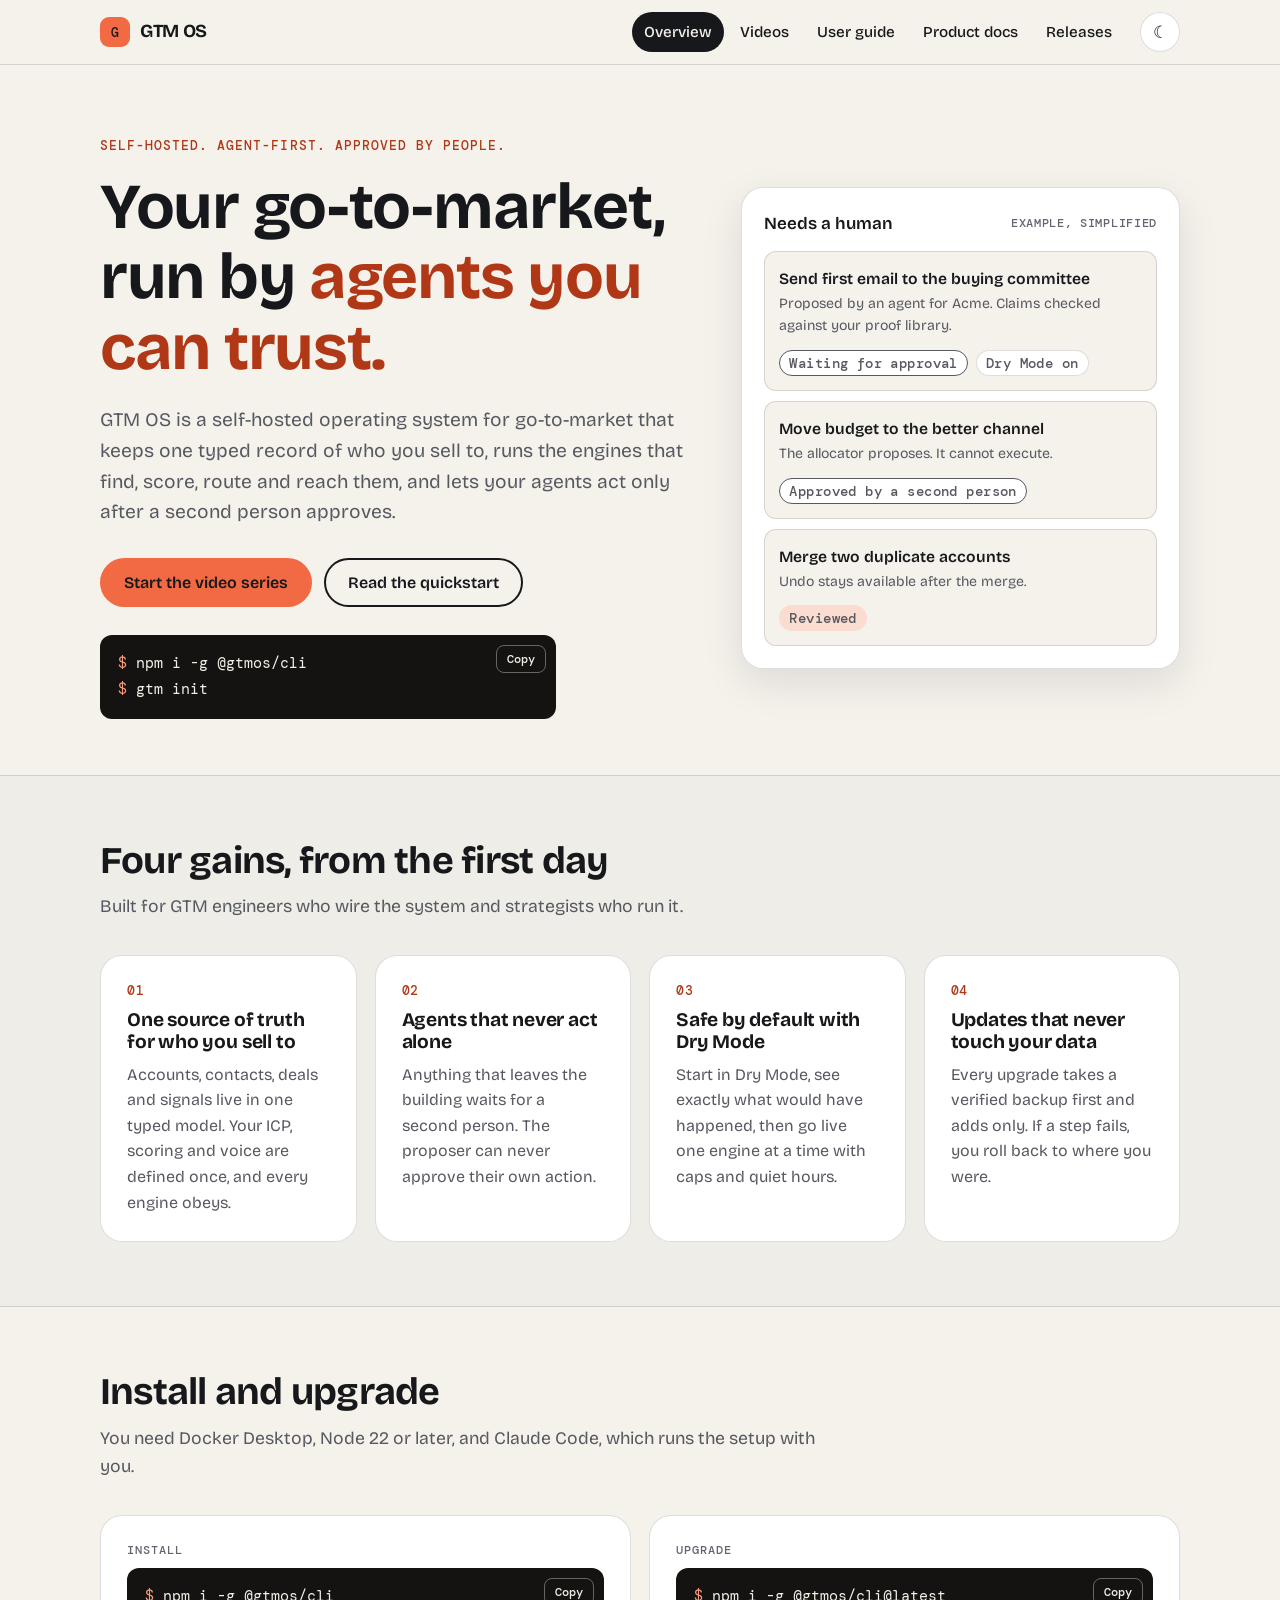
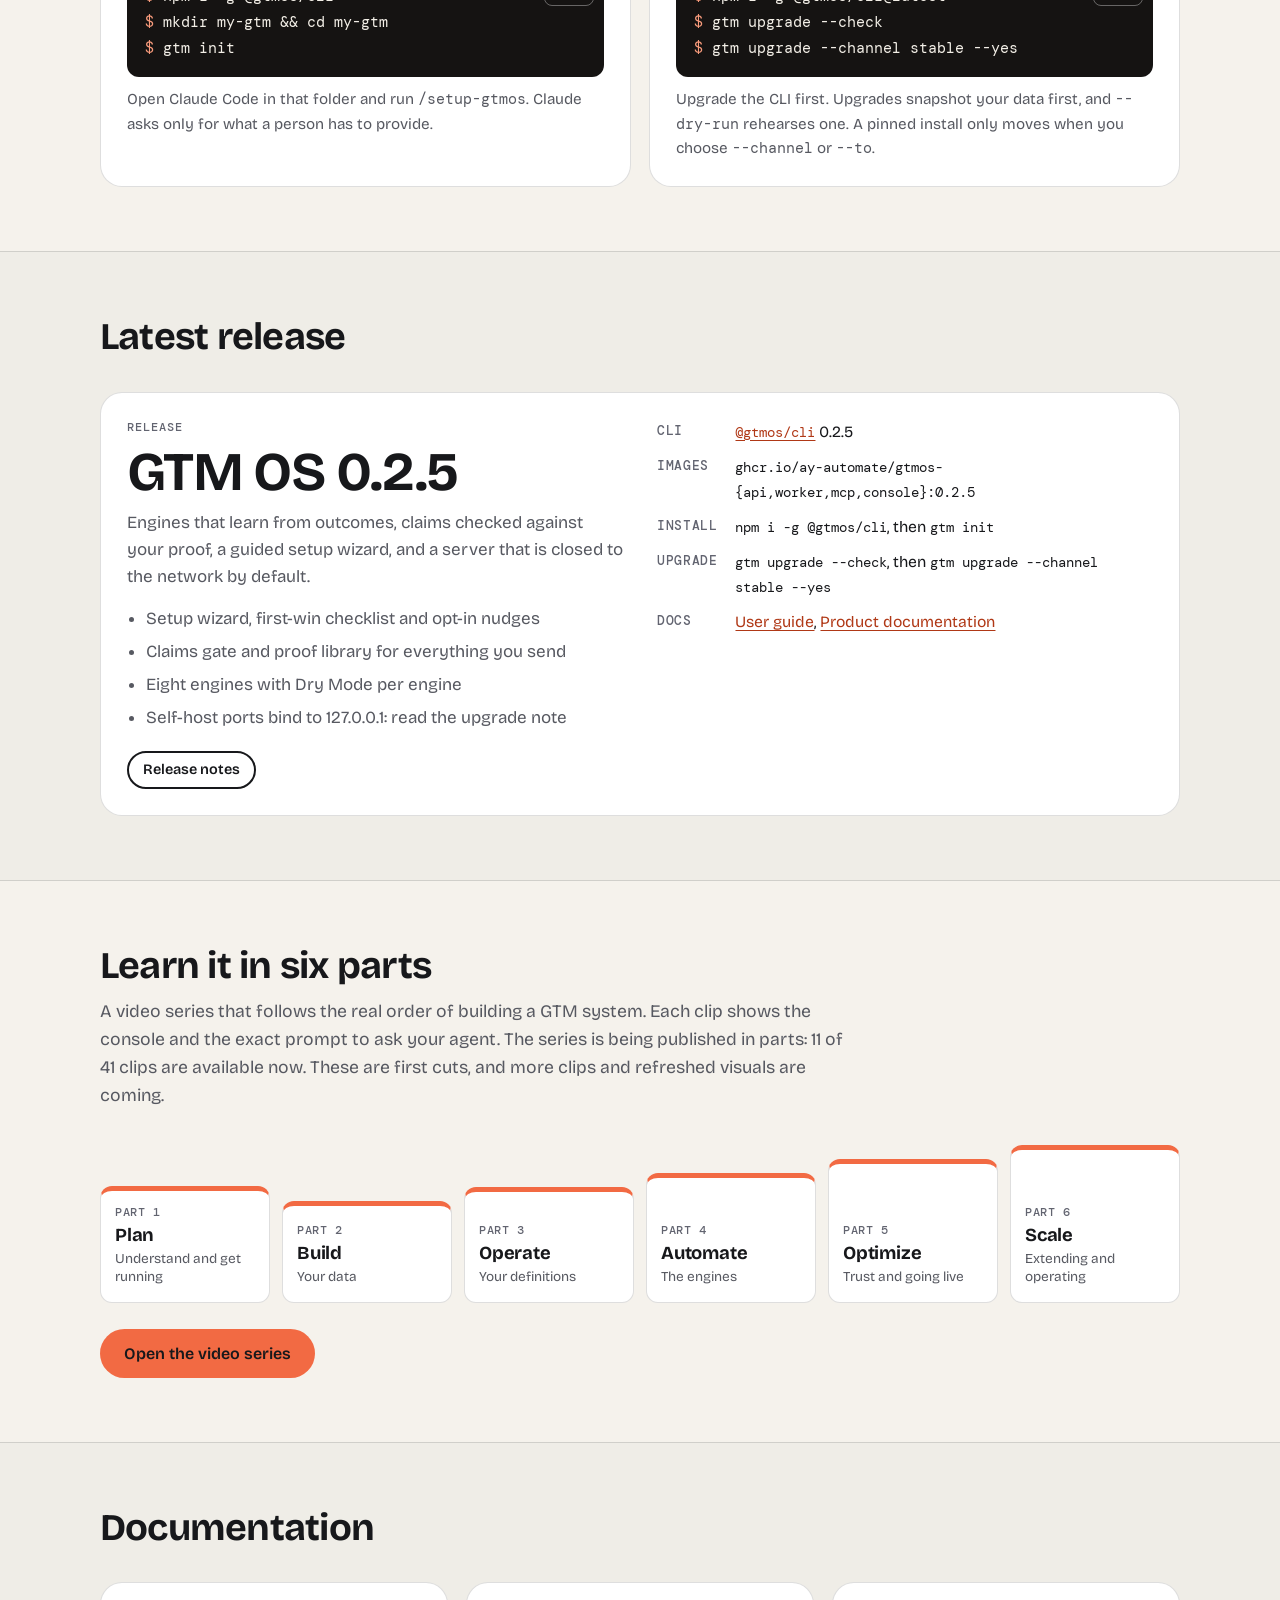
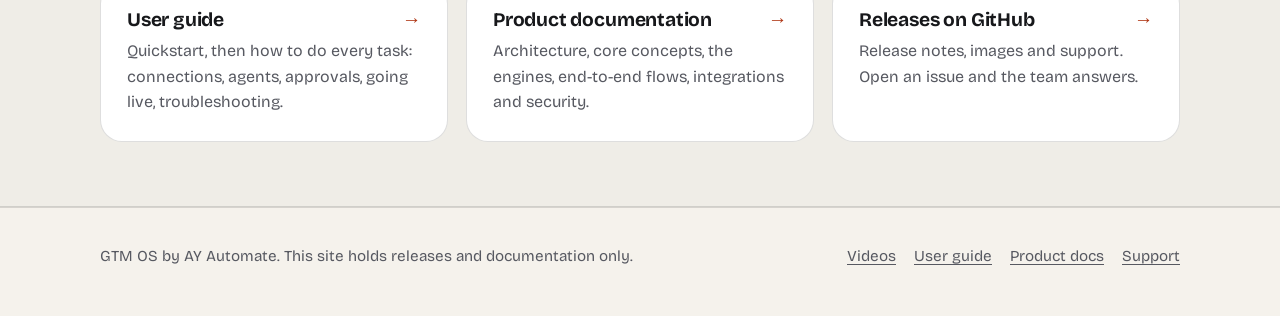
==== commit 03376c43: "videos: publish first 11 clips (01 to 10 and 16) from release videos-v1 Sync from out/final, series " ====
--- a/docs/index.html
+++ b/docs/index.html
@@ -132,7 +132,7 @@
     <div class="wrap">
       <div class="block-h">
         <h2 id="vid-h">Learn it in six parts</h2>
-        <p>A video series that follows the real order of building a GTM system. Each clip shows the console and the exact prompt to ask your agent. Clips are published as they are recorded.</p>
+        <p>A video series that follows the real order of building a GTM system. Each clip shows the console and the exact prompt to ask your agent. The series is being published in parts: <span id="avail-count">clips are added as they are ready</span>. These are first cuts, and more clips and refreshed visuals are coming.</p>
       </div>
       <ol class="ladder" aria-label="The levels ladder">
         <li><a style="--i:0" href="videos/index.html#part-1"><span class="pt">Part 1</span><span class="lv">Plan</span><span class="tt">Understand and get running</span></a></li>
@@ -169,5 +169,11 @@
     </ul>
   </div>
 </footer>
+<script>
+fetch("videos/videos.json").then(function(r){return r.json()}).then(function(d){
+  var n=d.clips.filter(function(c){return c.mp4&&c.status!=="coming-soon"}).length, t=d.clips.length;
+  var e=document.getElementById("avail-count"); if(e&&n) e.textContent=n+" of "+t+" clips are available now";
+}).catch(function(){});
+</script>
 </body>
 </html>
--- a/docs/assets/site.css
+++ b/docs/assets/site.css
@@ -280,3 +280,5 @@
 .prose :not(pre)>code{background:var(--off);border:1px solid var(--line);border-radius:6px;padding:1px 6px;font-size:.88em;overflow-wrap:anywhere}
 .prose .codebox{margin:12px 0 16px}
 .prose strong{font-weight:600}
+
+.note-first{margin-top:12px;font-size:1rem;color:var(--ink)!important;max-width:44em}
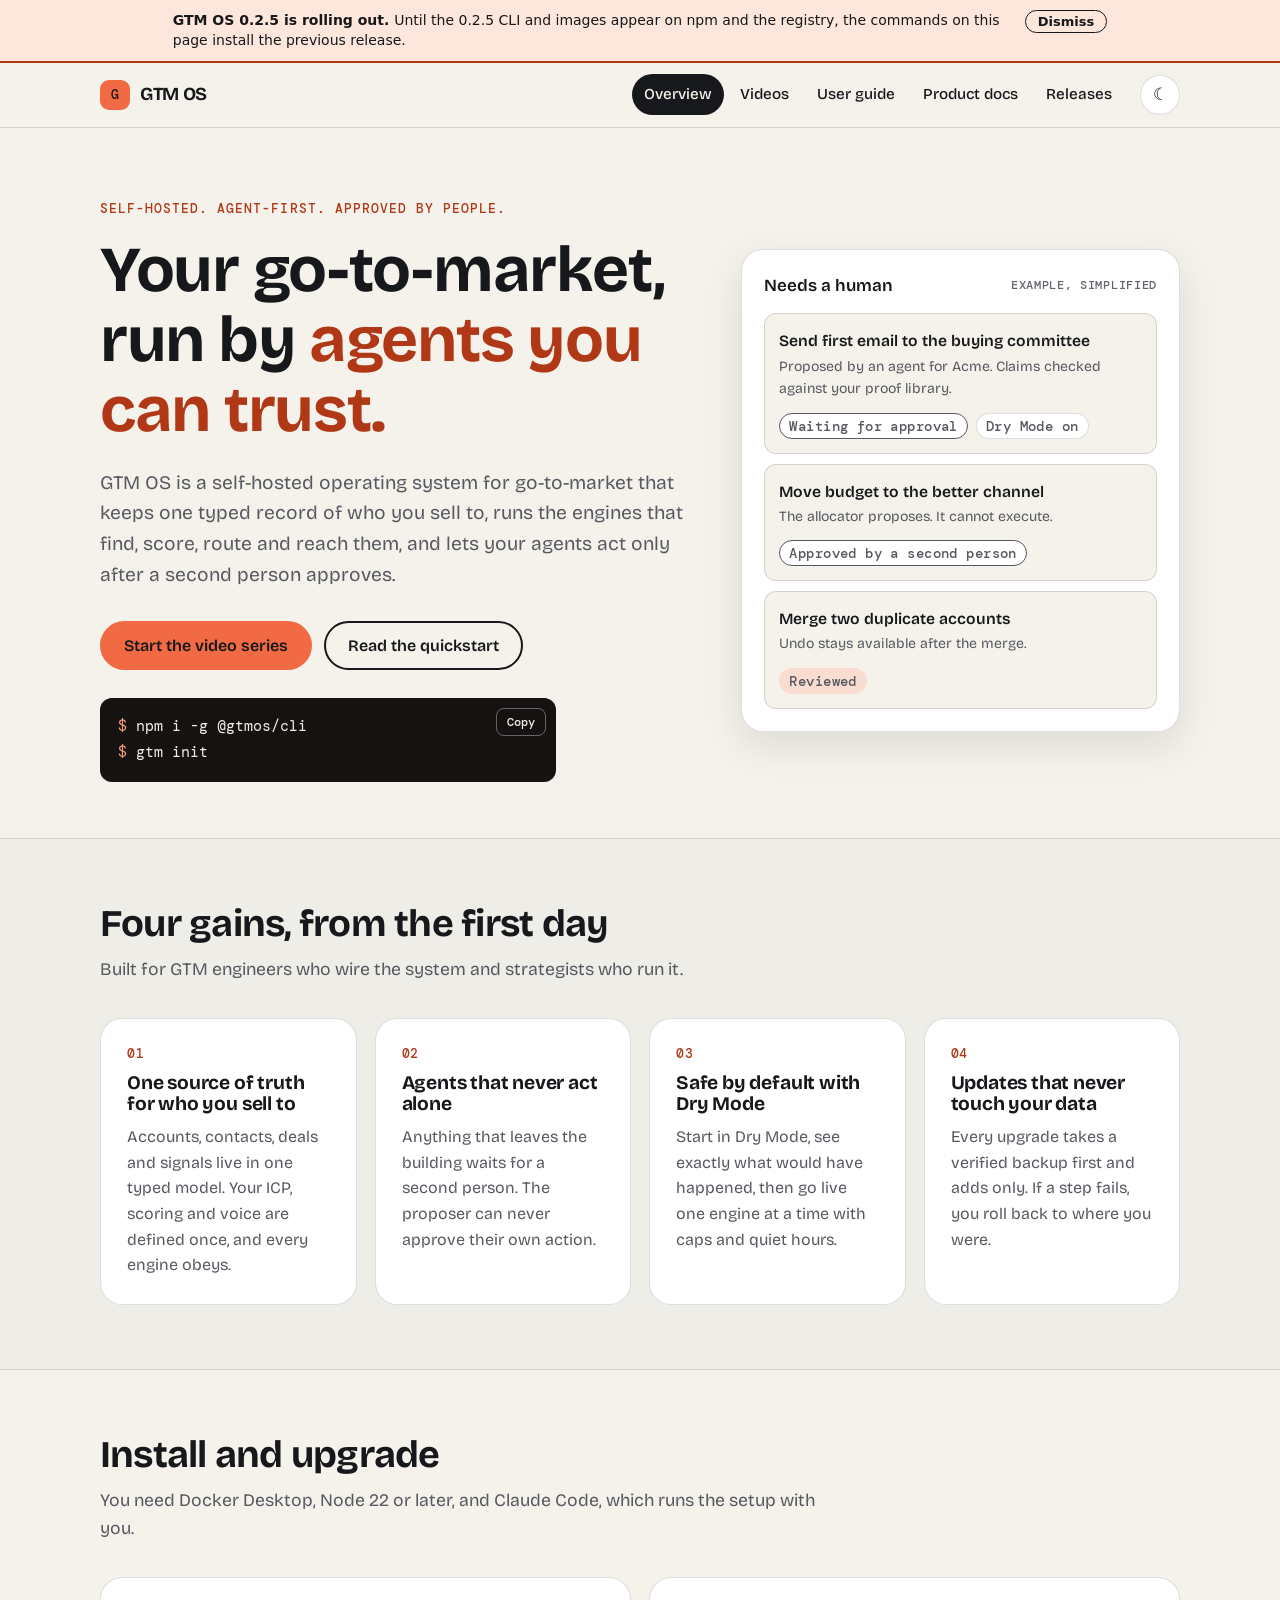
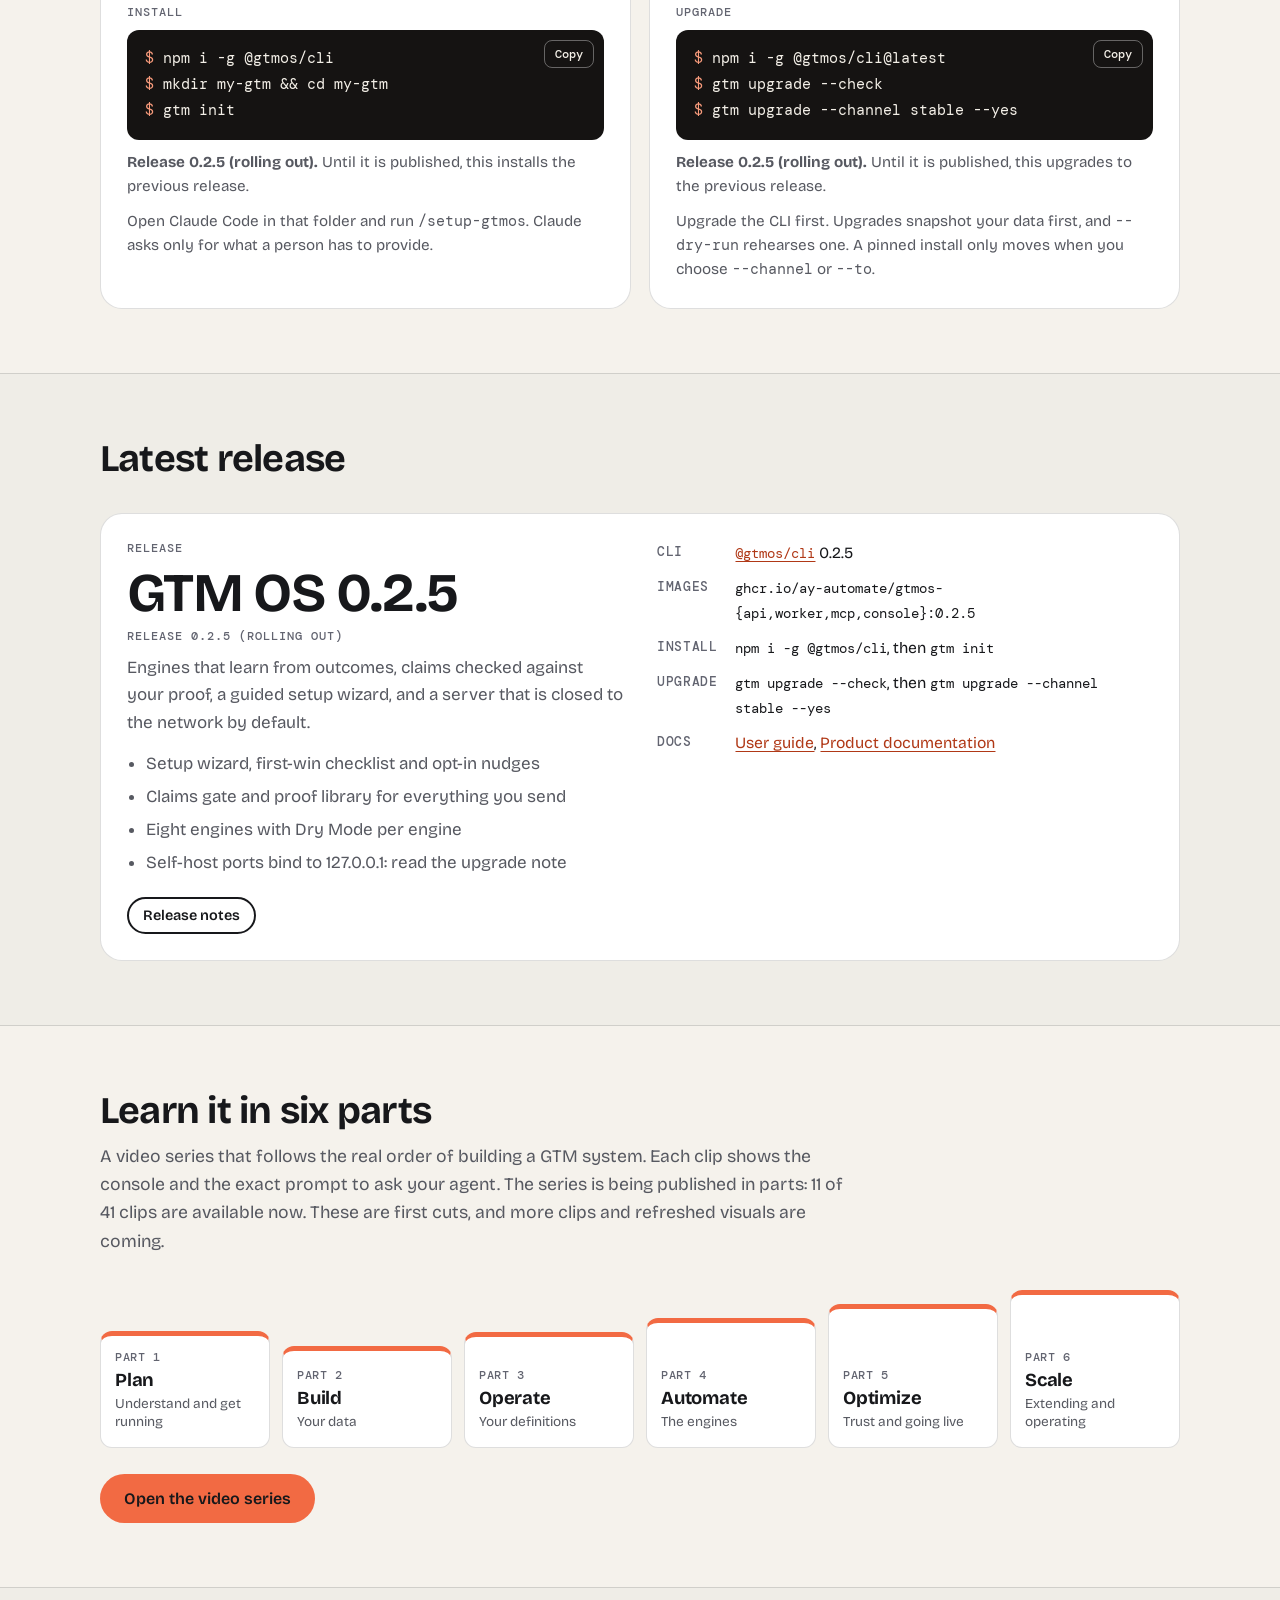
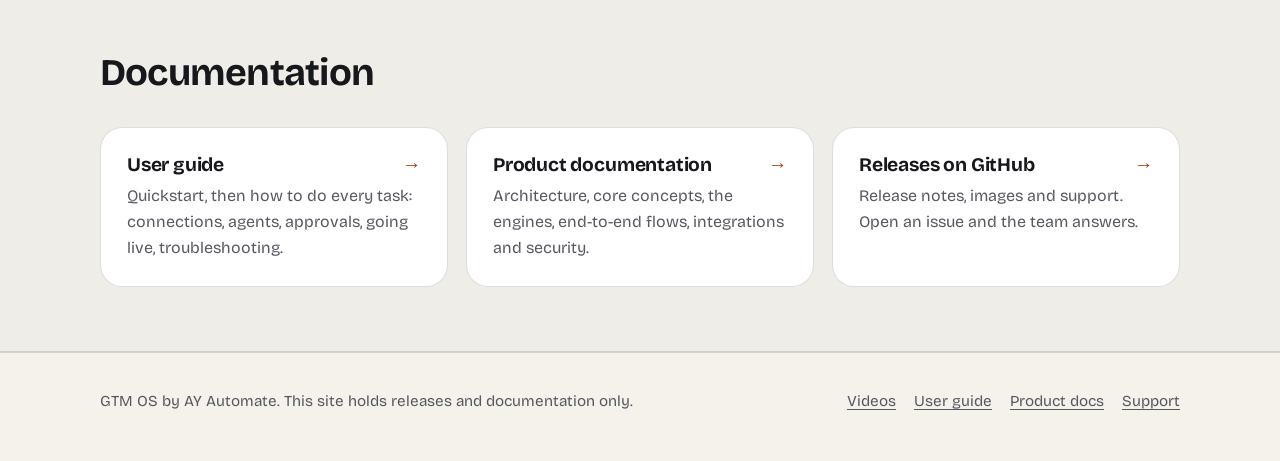
==== commit c1600417: "site: rollout banner driven by one setting, tools/set-release-published.mjs While 0.2.5 is not on np" ====
--- a/docs/index.html
+++ b/docs/index.html
@@ -9,6 +9,8 @@
 <link rel="stylesheet" href="assets/fonts.css">
 <link rel="stylesheet" href="assets/site.css">
 <script src="assets/site.js"></script>
+<script src="assets/release-status.js"></script>
+<script src="assets/release-banner.js"></script>
 </head>
 <body>
 <a class="skip" href="#main">Skip to content</a>
@@ -88,6 +90,7 @@
           <pre class="codebox"><span class="p">$ </span>npm i -g @gtmos/cli
 <span class="p">$ </span>mkdir my-gtm &amp;&amp; cd my-gtm
 <span class="p">$ </span>gtm init<button class="copy" type="button" data-copy="npm i -g @gtmos/cli&#10;mkdir my-gtm &amp;&amp; cd my-gtm&#10;gtm init" aria-label="Copy install commands">Copy</button></pre>
+          <p class="hint" data-rollout hidden><b>Release 0.2.5 (rolling out).</b> Until it is published, this installs the previous release.</p>
           <p class="hint">Open Claude Code in that folder and run <code>/setup-gtmos</code>. Claude asks only for what a person has to provide.</p>
         </div>
         <div class="card">
@@ -95,6 +98,7 @@
           <pre class="codebox"><span class="p">$ </span>npm i -g @gtmos/cli@latest
 <span class="p">$ </span>gtm upgrade --check
 <span class="p">$ </span>gtm upgrade --channel stable --yes<button class="copy" type="button" data-copy="npm i -g @gtmos/cli@latest&#10;gtm upgrade --check&#10;gtm upgrade --channel stable --yes" aria-label="Copy upgrade commands">Copy</button></pre>
+          <p class="hint" data-rollout hidden><b>Release 0.2.5 (rolling out).</b> Until it is published, this upgrades to the previous release.</p>
           <p class="hint">Upgrade the CLI first. Upgrades snapshot your data first, and <code>--dry-run</code> rehearses one. A pinned install only moves when you choose <code>--channel</code> or <code>--to</code>.</p>
         </div>
       </div>
@@ -108,6 +112,7 @@
         <div>
           <p class="step-label">Release</p>
           <p class="big-ver">GTM OS 0.2.5</p>
+          <p class="step-label" data-rollout hidden style="margin:8px 0 0">Release 0.2.5 (rolling out)</p>
           <p style="color:var(--muted);margin-top:10px">Engines that learn from outcomes, claims checked against your proof, a guided setup wizard, and a server that is closed to the network by default.</p>
           <ul>
             <li>Setup wizard, first-win checklist and opt-in nudges</li>
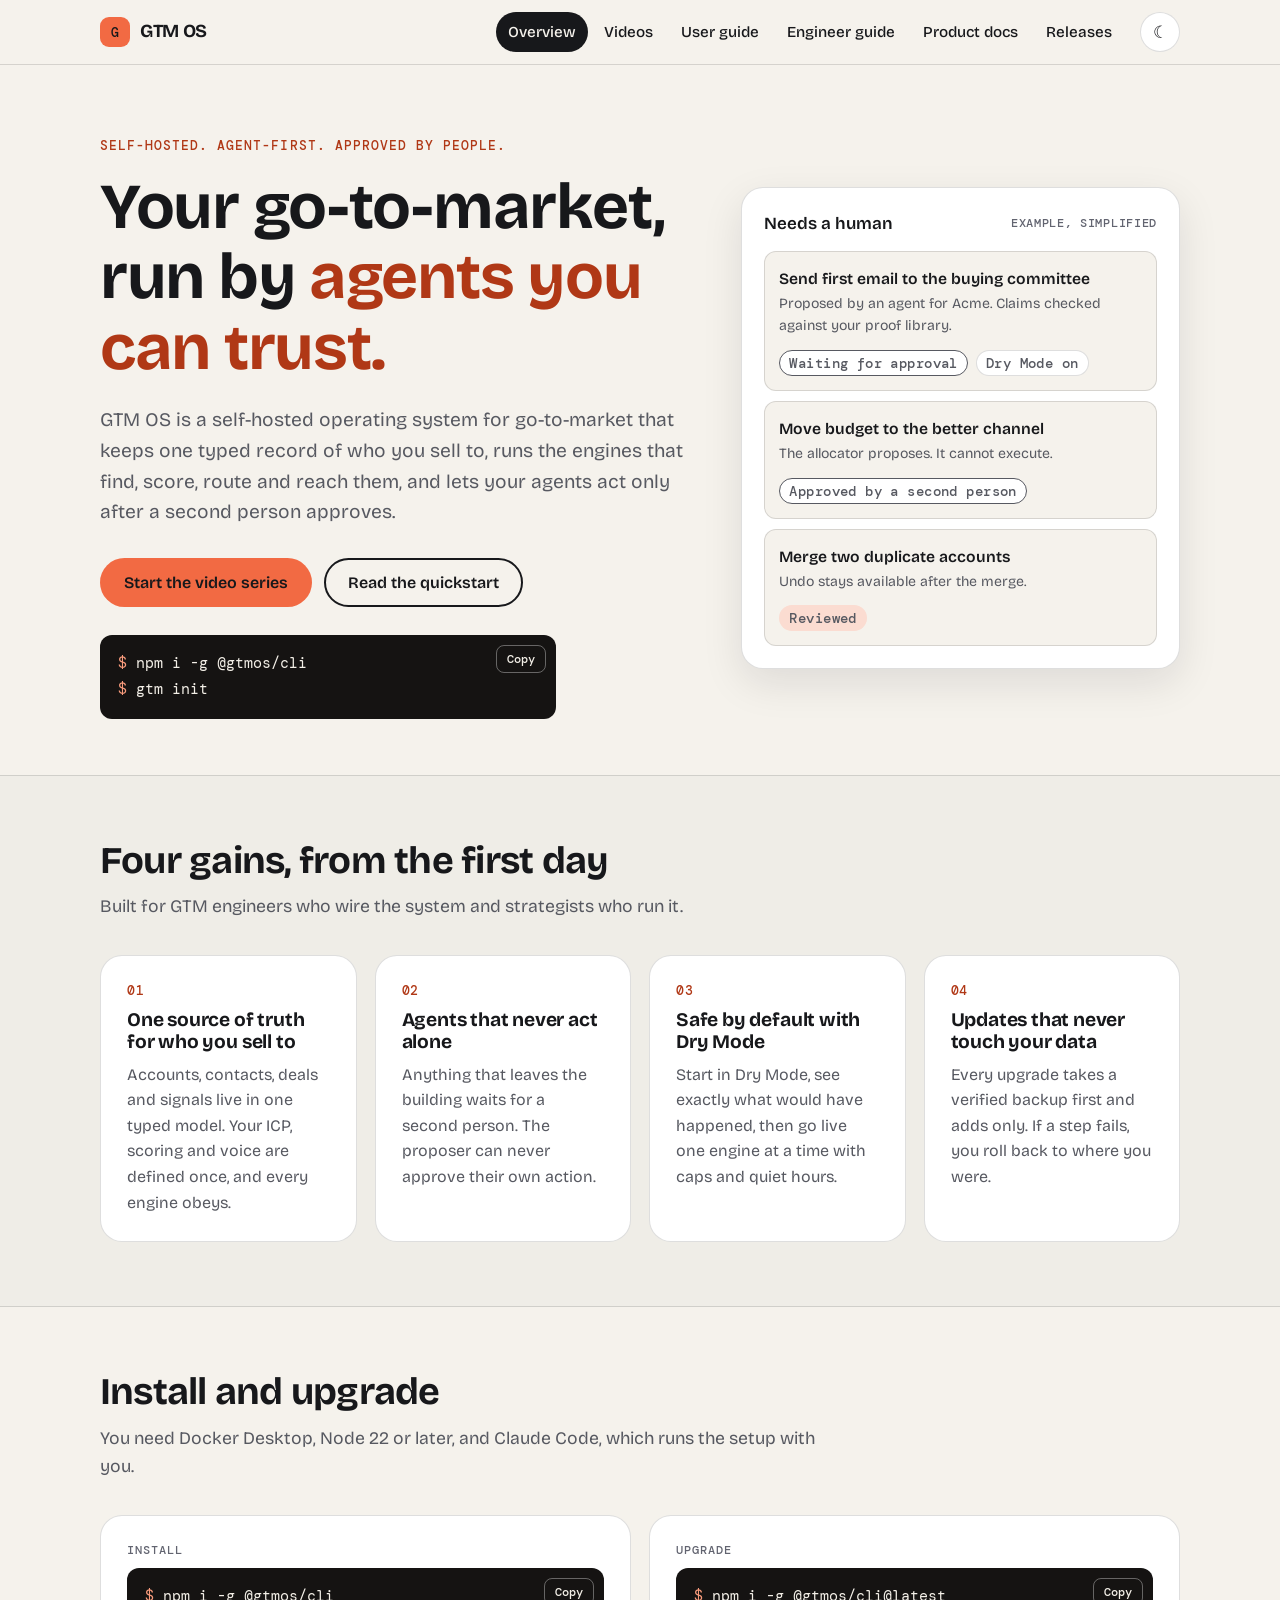
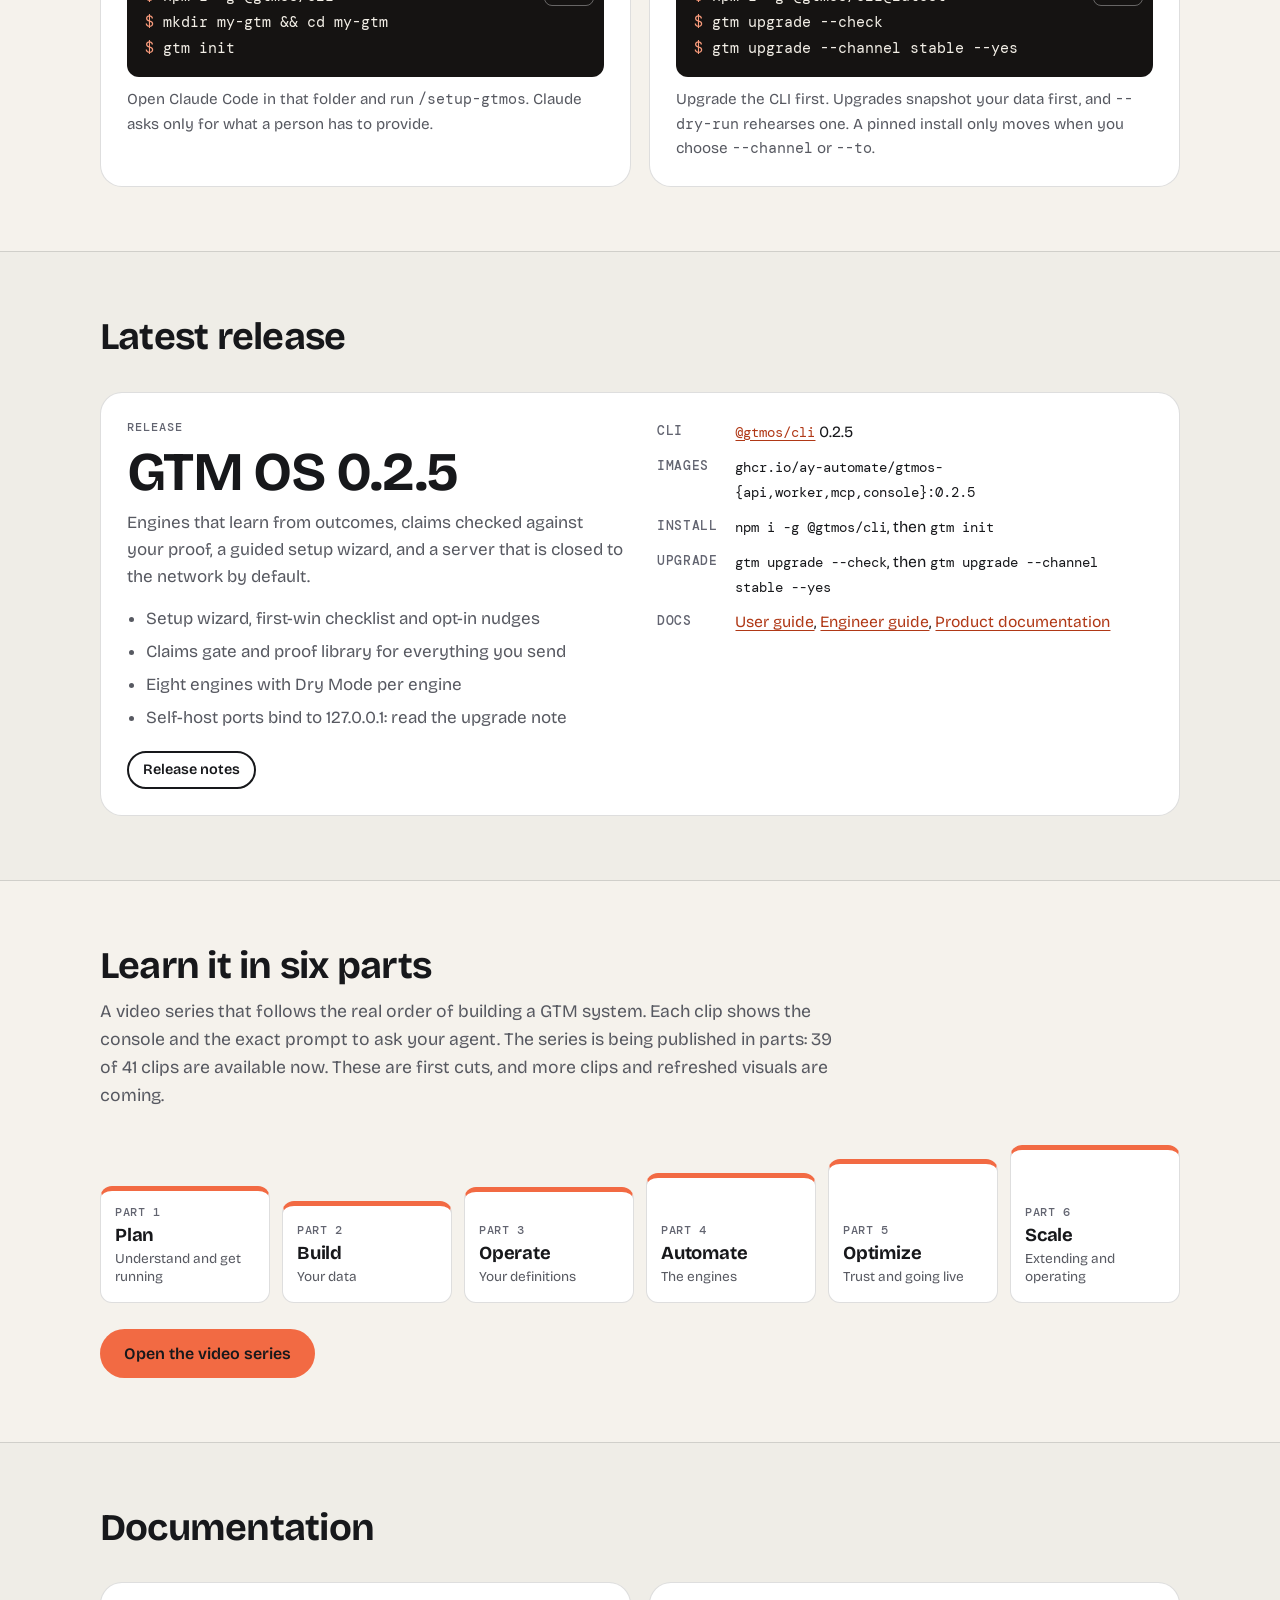
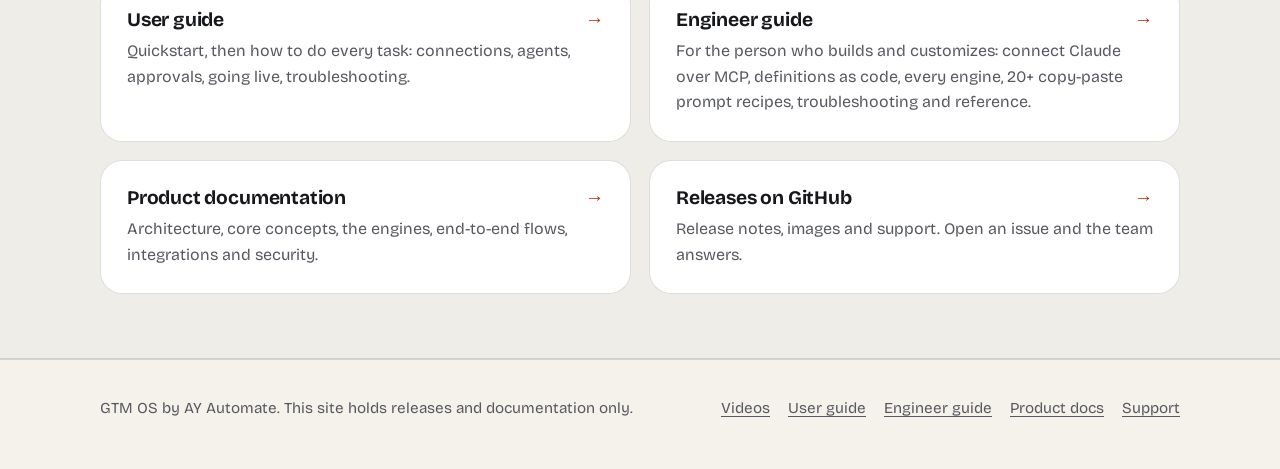
==== commit c013d8b0: "docs: add the GTM engineer guide (17 chapters) and link it from the docs pages Co-Authored-By: Claud" ====
--- a/docs/index.html
+++ b/docs/index.html
@@ -21,6 +21,7 @@
       <a href="index.html" aria-current="page">Overview</a>
       <a href="videos/index.html">Videos</a>
       <a href="user-guide.html">User guide</a>
+      <a href="gtm-engineer-guide.html">Engineer guide</a>
       <a href="product-documentation.html">Product docs</a>
       <a href="https://github.com/ay-automate/gtmos-releases/releases">Releases</a>
     </nav>
@@ -127,7 +128,7 @@
           <dt>Images</dt><dd><code>ghcr.io/ay-automate/gtmos-{api,worker,mcp,console}:0.2.5</code></dd>
           <dt>Install</dt><dd><code>npm i -g @gtmos/cli</code>, then <code>gtm init</code></dd>
           <dt>Upgrade</dt><dd><code>gtm upgrade --check</code>, then <code>gtm upgrade --channel stable --yes</code></dd>
-          <dt>Docs</dt><dd><a href="user-guide.html">User guide</a>, <a href="product-documentation.html">Product documentation</a></dd>
+          <dt>Docs</dt><dd><a href="user-guide.html">User guide</a>, <a href="gtm-engineer-guide.html">Engineer guide</a>, <a href="product-documentation.html">Product documentation</a></dd>
         </dl>
       </div>
     </div>
@@ -154,8 +155,9 @@
   <section class="block alt" aria-labelledby="docs-h">
     <div class="wrap">
       <div class="block-h"><h2 id="docs-h">Documentation</h2></div>
-      <div class="grid g3">
+      <div class="grid g2">
         <a class="card linkcard" href="user-guide.html"><h3>User guide</h3><p>Quickstart, then how to do every task: connections, agents, approvals, going live, troubleshooting.</p></a>
+        <a class="card linkcard" href="gtm-engineer-guide.html"><h3>Engineer guide</h3><p>For the person who builds and customizes: connect Claude over MCP, definitions as code, every engine, 20+ copy-paste prompt recipes, troubleshooting and reference.</p></a>
         <a class="card linkcard" href="product-documentation.html"><h3>Product documentation</h3><p>Architecture, core concepts, the engines, end-to-end flows, integrations and security.</p></a>
         <a class="card linkcard" href="https://github.com/ay-automate/gtmos-releases"><h3>Releases on GitHub</h3><p>Release notes, images and support. Open an issue and the team answers.</p></a>
       </div>
@@ -169,6 +171,7 @@
     <ul>
       <li><a href="videos/index.html">Videos</a></li>
       <li><a href="user-guide.html">User guide</a></li>
+      <li><a href="gtm-engineer-guide.html">Engineer guide</a></li>
       <li><a href="product-documentation.html">Product docs</a></li>
       <li><a href="https://github.com/ay-automate/gtmos-releases/issues">Support</a></li>
     </ul>
--- a/docs/assets/site.css
+++ b/docs/assets/site.css
@@ -152,11 +152,18 @@
 @media (prefers-color-scheme:dark){:root:not([data-theme="light"]) .start{background:#2b1b14}}
 .start h2{font-size:1.6rem}
 .start>p{color:var(--muted);margin:8px 0 18px}
-.path{display:grid;grid-template-columns:repeat(6,1fr);gap:12px;list-style:none;margin:0;padding:0;counter-reset:s}
-.path li{background:var(--card);border:1px solid var(--line);border-radius:var(--radius-s);padding:14px}
-.path .n{font:700 1.6rem/1 var(--sans);color:var(--link)}
-.path b{display:block;font-weight:600;font-size:.95rem;line-height:1.25;margin-top:8px}
-.path span{font:500 .75rem var(--mono);color:var(--faint)}
+.path{display:grid;grid-template-columns:repeat(3,1fr);gap:12px;list-style:none;margin:0;padding:0;counter-reset:s}
+.path li{border-radius:var(--radius-s);overflow:hidden;background:var(--card);border:1px solid var(--line)}
+.path .pcard{position:relative;display:block;color:inherit;text-decoration:none;background:var(--card)}
+.path .pic{position:relative;display:block;aspect-ratio:16/9;background:var(--stage);overflow:hidden}
+.path .bg{position:absolute;inset:0;width:100%;height:100%;object-fit:cover;transition:transform .35s ease}
+.path a.pcard:hover .bg,.path a.pcard:focus-visible .bg{transform:scale(1.04)}
+.path .shade{position:absolute;inset:0;background:linear-gradient(180deg,transparent 70%,rgba(0,0,0,.35) 100%)}
+.path .n{display:inline-grid;place-items:center;flex:none;min-width:28px;height:28px;padding:0 8px;border-radius:999px;background:var(--ember);color:var(--on-ember);font:700 .9rem/1 var(--sans)}
+.path .txt{display:flex;align-items:center;gap:10px;padding:12px 14px}
+.path .txt b{display:block;font-weight:650;font-size:.98rem;line-height:1.25;margin:0;color:var(--ink,inherit)}
+.path .txt .m{display:block;margin-top:3px;font:500 .75rem var(--mono);color:var(--faint)}
+.path li.soon .pcard{filter:saturate(.6)}
 .filters{display:flex;flex-wrap:wrap;gap:10px 22px;align-items:center;padding:22px 0 4px}
 .fgroup{display:flex;gap:6px;align-items:center;flex-wrap:wrap}
 .fgroup .lab{font:500 .75rem var(--mono);color:var(--faint);text-transform:uppercase;letter-spacing:.06em;margin-right:4px}
@@ -252,7 +259,7 @@
   .g4,.g3,.g2,.clips,.pager{grid-template-columns:1fr}
   .ladder{grid-template-columns:repeat(2,1fr)}
   .ladder-nav .ladder{grid-template-columns:repeat(3,1fr)}
-  .path{grid-template-columns:repeat(2,1fr)}
+  .path{grid-template-columns:1fr}
   .site-nav{margin-left:0;width:100%;order:3}
   .theme-btn{margin-left:auto}
   .site-header .wrap{gap:8px}
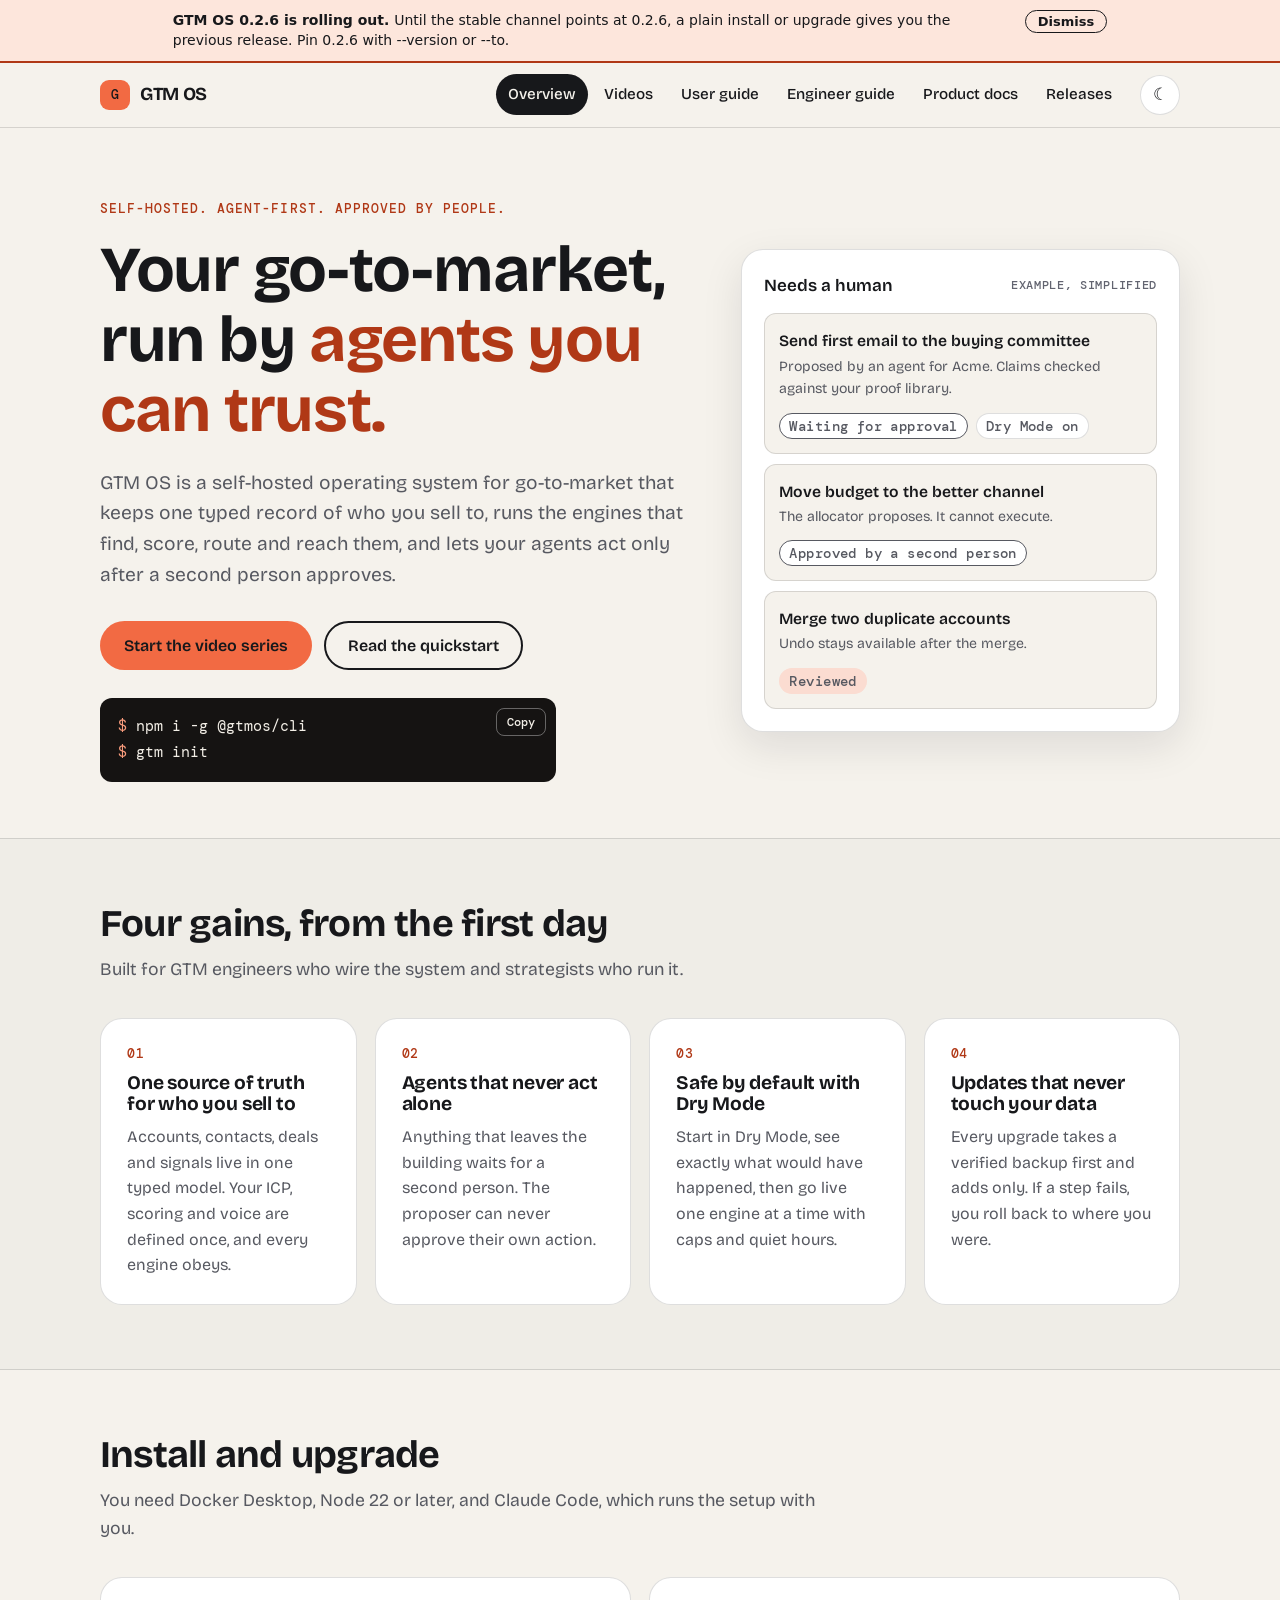
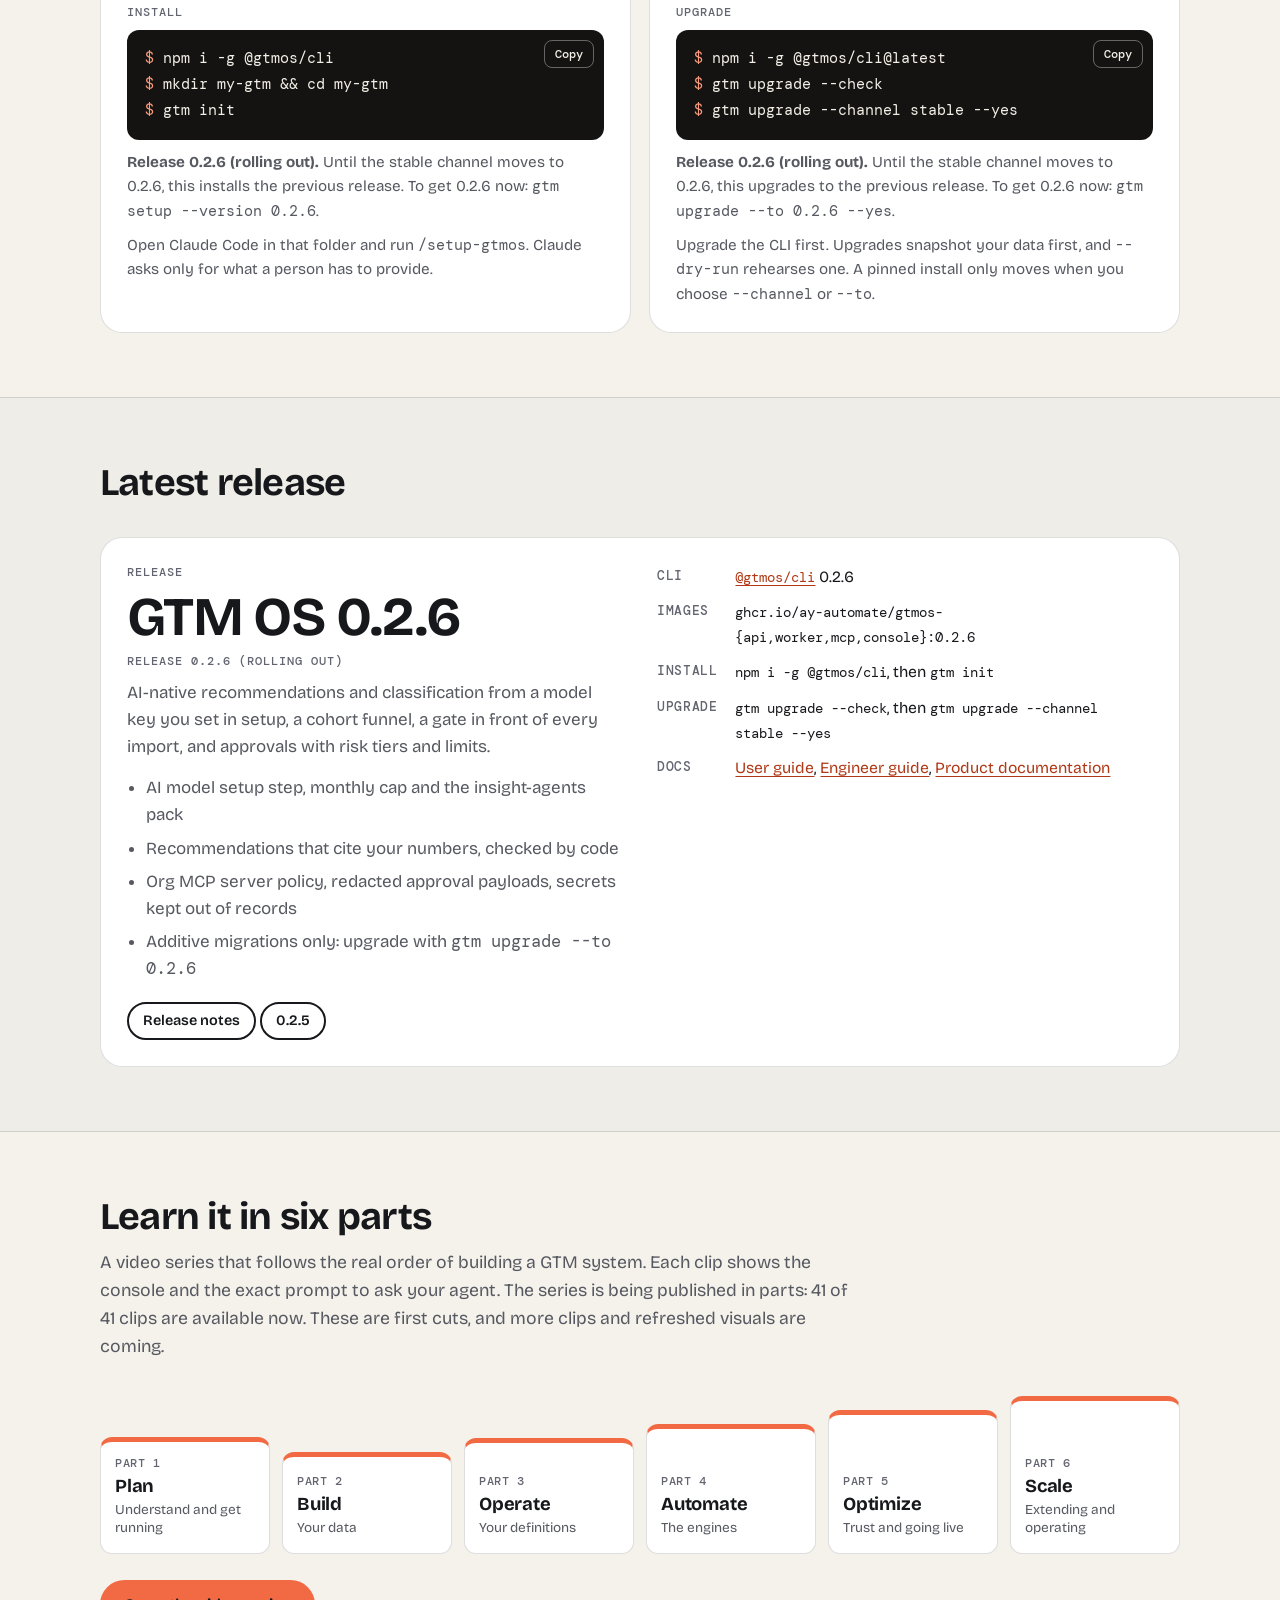
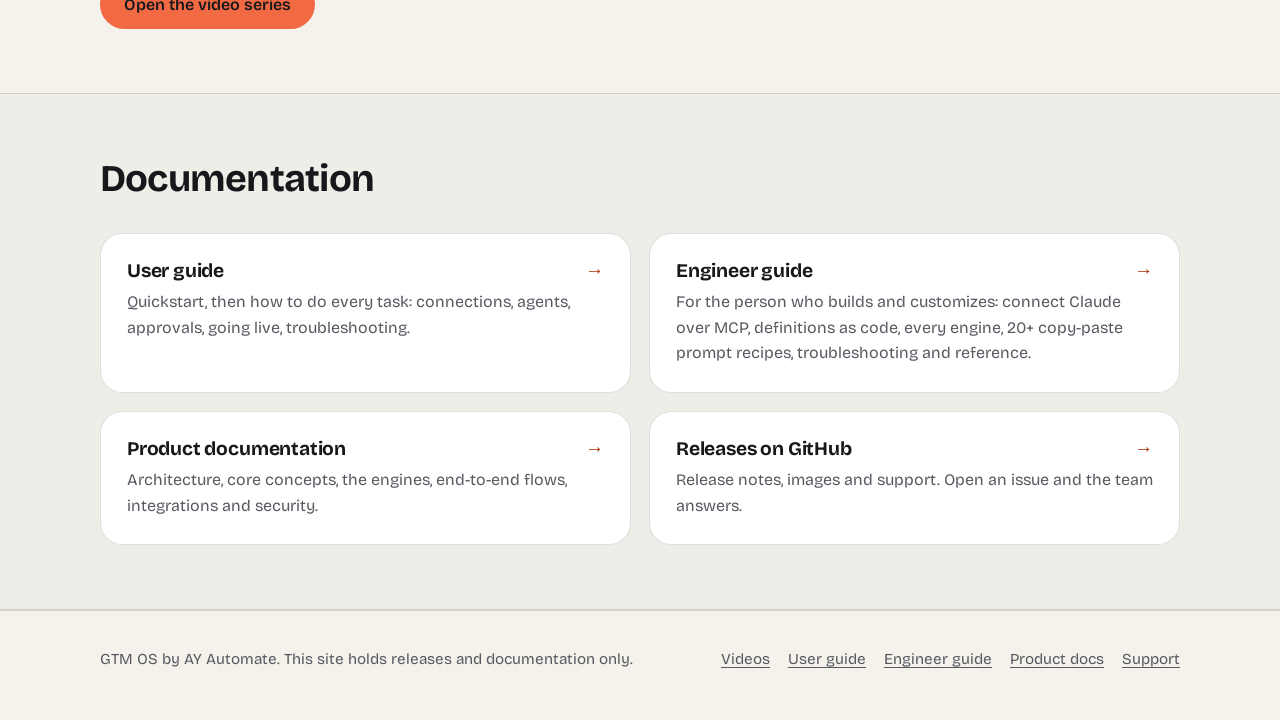
==== commit 9b216f53: "docs(release): GTM OS 0.2.6 release page, notes, install docs and staged release list - releases/0.2" ====
--- a/docs/index.html
+++ b/docs/index.html
@@ -91,7 +91,7 @@
           <pre class="codebox"><span class="p">$ </span>npm i -g @gtmos/cli
 <span class="p">$ </span>mkdir my-gtm &amp;&amp; cd my-gtm
 <span class="p">$ </span>gtm init<button class="copy" type="button" data-copy="npm i -g @gtmos/cli&#10;mkdir my-gtm &amp;&amp; cd my-gtm&#10;gtm init" aria-label="Copy install commands">Copy</button></pre>
-          <p class="hint" data-rollout hidden><b>Release 0.2.5 (rolling out).</b> Until it is published, this installs the previous release.</p>
+          <p class="hint" data-rollout hidden><b>Release 0.2.6 (rolling out).</b> Until the stable channel moves to 0.2.6, this installs the previous release. To get 0.2.6 now: <code>gtm setup --version 0.2.6</code>.</p>
           <p class="hint">Open Claude Code in that folder and run <code>/setup-gtmos</code>. Claude asks only for what a person has to provide.</p>
         </div>
         <div class="card">
@@ -99,7 +99,7 @@
           <pre class="codebox"><span class="p">$ </span>npm i -g @gtmos/cli@latest
 <span class="p">$ </span>gtm upgrade --check
 <span class="p">$ </span>gtm upgrade --channel stable --yes<button class="copy" type="button" data-copy="npm i -g @gtmos/cli@latest&#10;gtm upgrade --check&#10;gtm upgrade --channel stable --yes" aria-label="Copy upgrade commands">Copy</button></pre>
-          <p class="hint" data-rollout hidden><b>Release 0.2.5 (rolling out).</b> Until it is published, this upgrades to the previous release.</p>
+          <p class="hint" data-rollout hidden><b>Release 0.2.6 (rolling out).</b> Until the stable channel moves to 0.2.6, this upgrades to the previous release. To get 0.2.6 now: <code>gtm upgrade --to 0.2.6 --yes</code>.</p>
           <p class="hint">Upgrade the CLI first. Upgrades snapshot your data first, and <code>--dry-run</code> rehearses one. A pinned install only moves when you choose <code>--channel</code> or <code>--to</code>.</p>
         </div>
       </div>
@@ -112,20 +112,20 @@
       <div class="card release">
         <div>
           <p class="step-label">Release</p>
-          <p class="big-ver">GTM OS 0.2.5</p>
-          <p class="step-label" data-rollout hidden style="margin:8px 0 0">Release 0.2.5 (rolling out)</p>
-          <p style="color:var(--muted);margin-top:10px">Engines that learn from outcomes, claims checked against your proof, a guided setup wizard, and a server that is closed to the network by default.</p>
+          <p class="big-ver">GTM OS 0.2.6</p>
+          <p class="step-label" data-rollout hidden style="margin:8px 0 0">Release 0.2.6 (rolling out)</p>
+          <p style="color:var(--muted);margin-top:10px">AI-native recommendations and classification from a model key you set in setup, a cohort funnel, a gate in front of every import, and approvals with risk tiers and limits.</p>
           <ul>
-            <li>Setup wizard, first-win checklist and opt-in nudges</li>
-            <li>Claims gate and proof library for everything you send</li>
-            <li>Eight engines with Dry Mode per engine</li>
-            <li>Self-host ports bind to 127.0.0.1: read the upgrade note</li>
+            <li>AI model setup step, monthly cap and the insight-agents pack</li>
+            <li>Recommendations that cite your numbers, checked by code</li>
+            <li>Org MCP server policy, redacted approval payloads, secrets kept out of records</li>
+            <li>Additive migrations only: upgrade with <code>gtm upgrade --to 0.2.6</code></li>
           </ul>
-          <p style="margin-top:20px"><a class="btn btn-ghost btn-sm" href="release-0.2.5.html">Release notes</a></p>
+          <p style="margin-top:20px"><a class="btn btn-ghost btn-sm" href="release-0.2.6.html">Release notes</a> <a class="btn btn-ghost btn-sm" href="release-0.2.5.html">0.2.5</a></p>
         </div>
         <dl>
-          <dt>CLI</dt><dd><a href="https://www.npmjs.com/package/@gtmos/cli"><code>@gtmos/cli</code></a> 0.2.5</dd>
-          <dt>Images</dt><dd><code>ghcr.io/ay-automate/gtmos-{api,worker,mcp,console}:0.2.5</code></dd>
+          <dt>CLI</dt><dd><a href="https://www.npmjs.com/package/@gtmos/cli"><code>@gtmos/cli</code></a> 0.2.6</dd>
+          <dt>Images</dt><dd><code>ghcr.io/ay-automate/gtmos-{api,worker,mcp,console}:0.2.6</code></dd>
           <dt>Install</dt><dd><code>npm i -g @gtmos/cli</code>, then <code>gtm init</code></dd>
           <dt>Upgrade</dt><dd><code>gtm upgrade --check</code>, then <code>gtm upgrade --channel stable --yes</code></dd>
           <dt>Docs</dt><dd><a href="user-guide.html">User guide</a>, <a href="gtm-engineer-guide.html">Engineer guide</a>, <a href="product-documentation.html">Product documentation</a></dd>
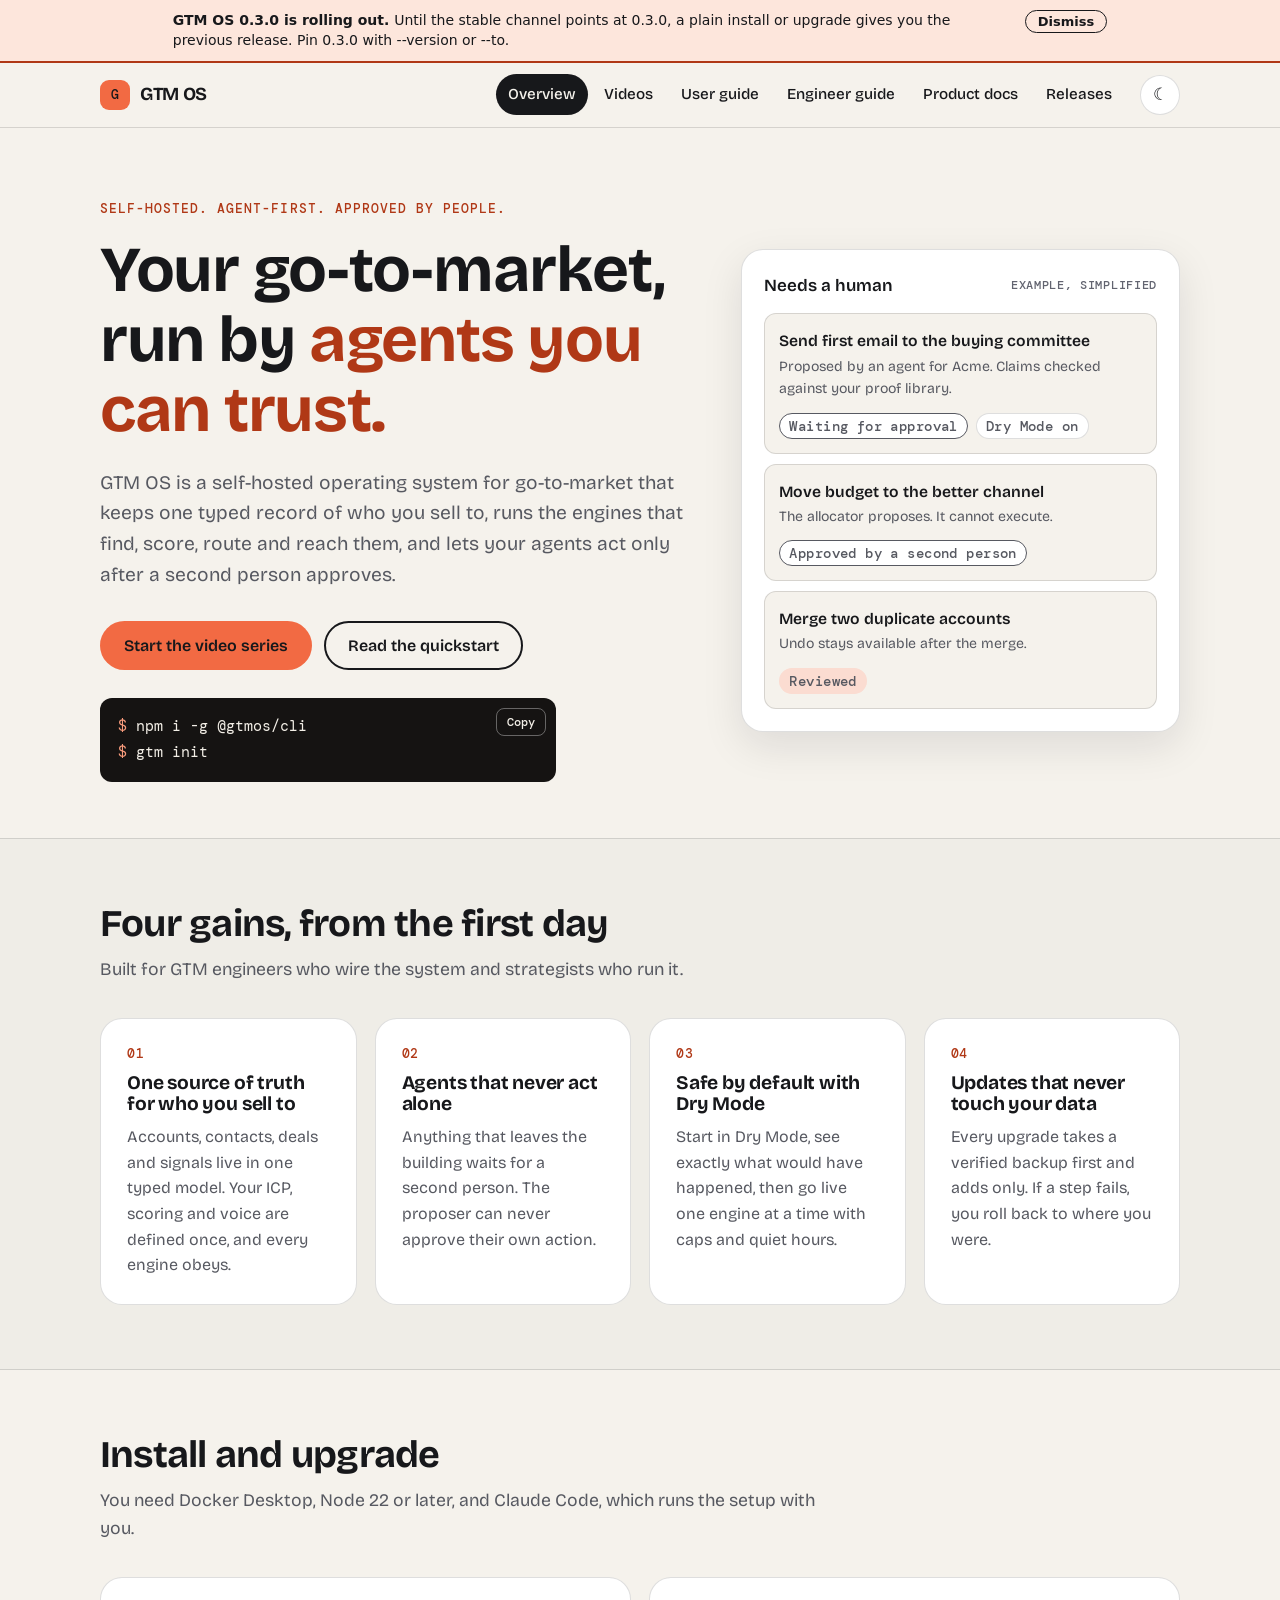
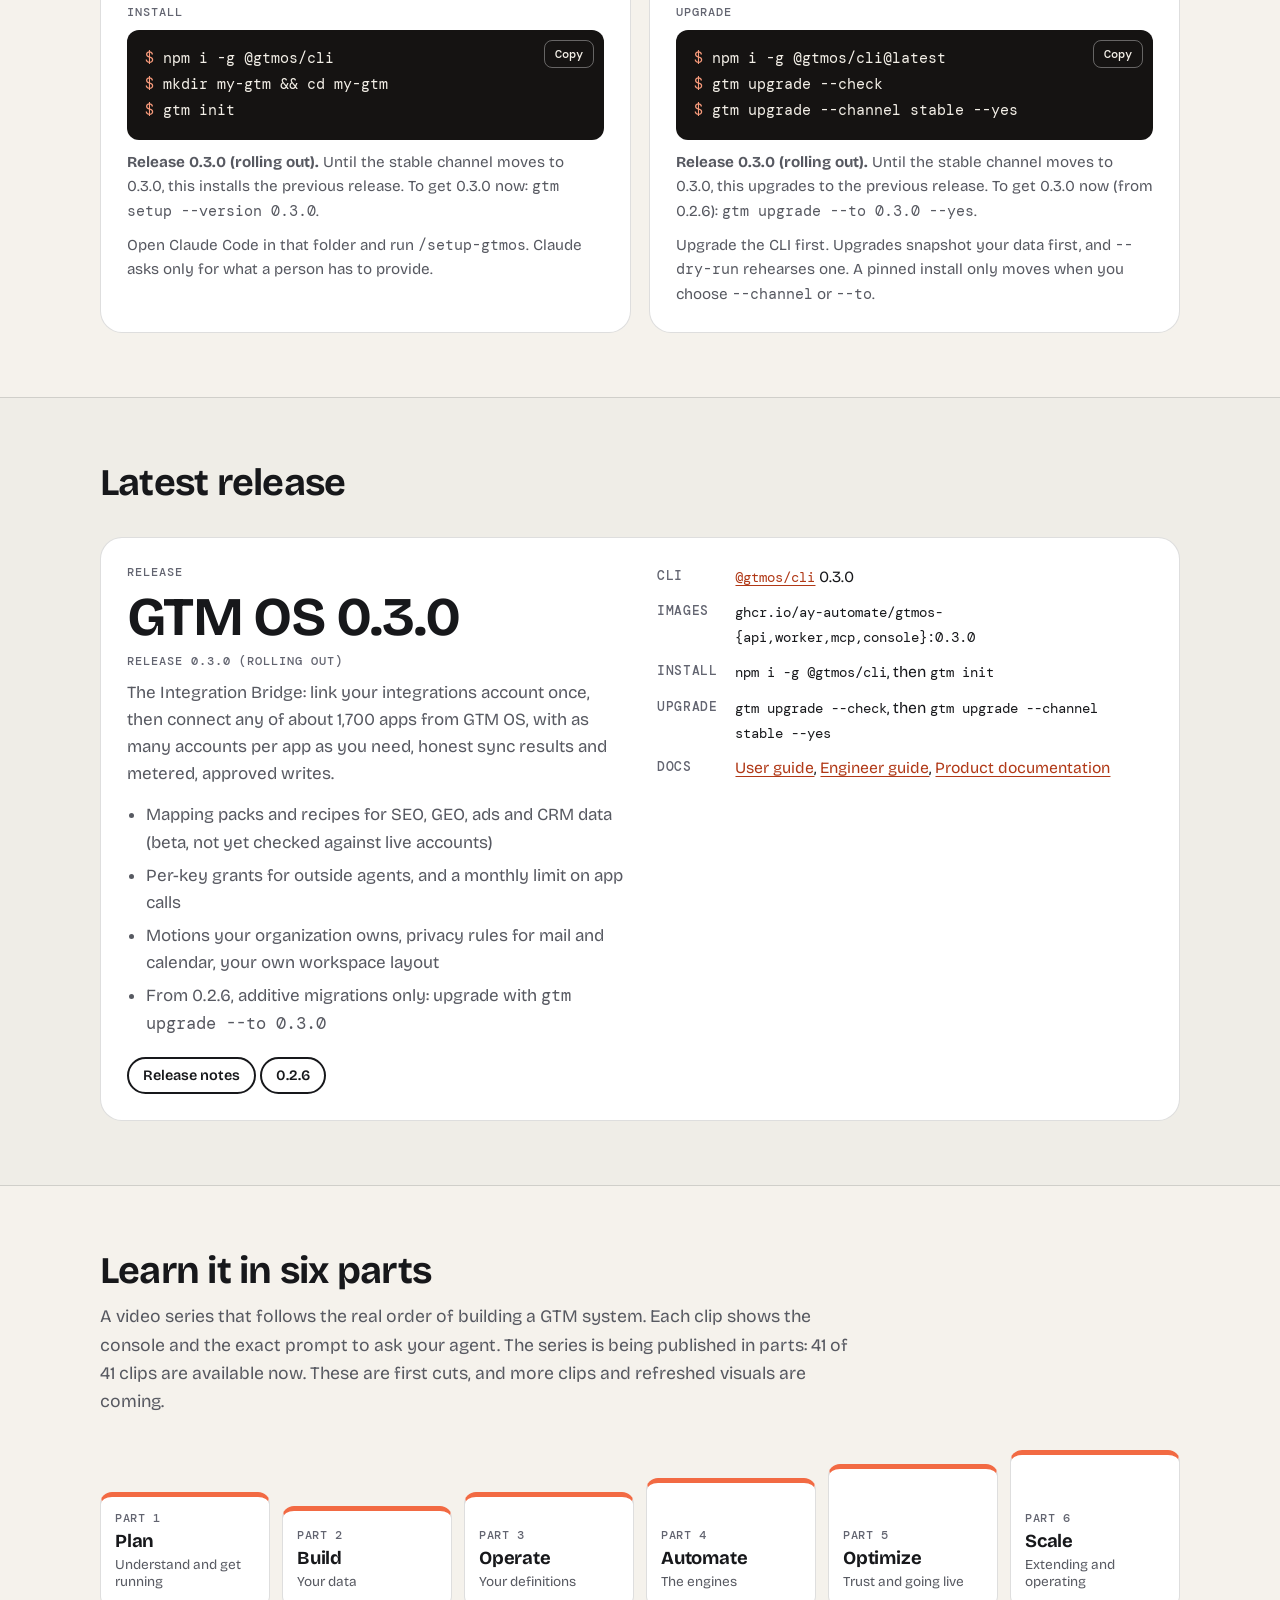
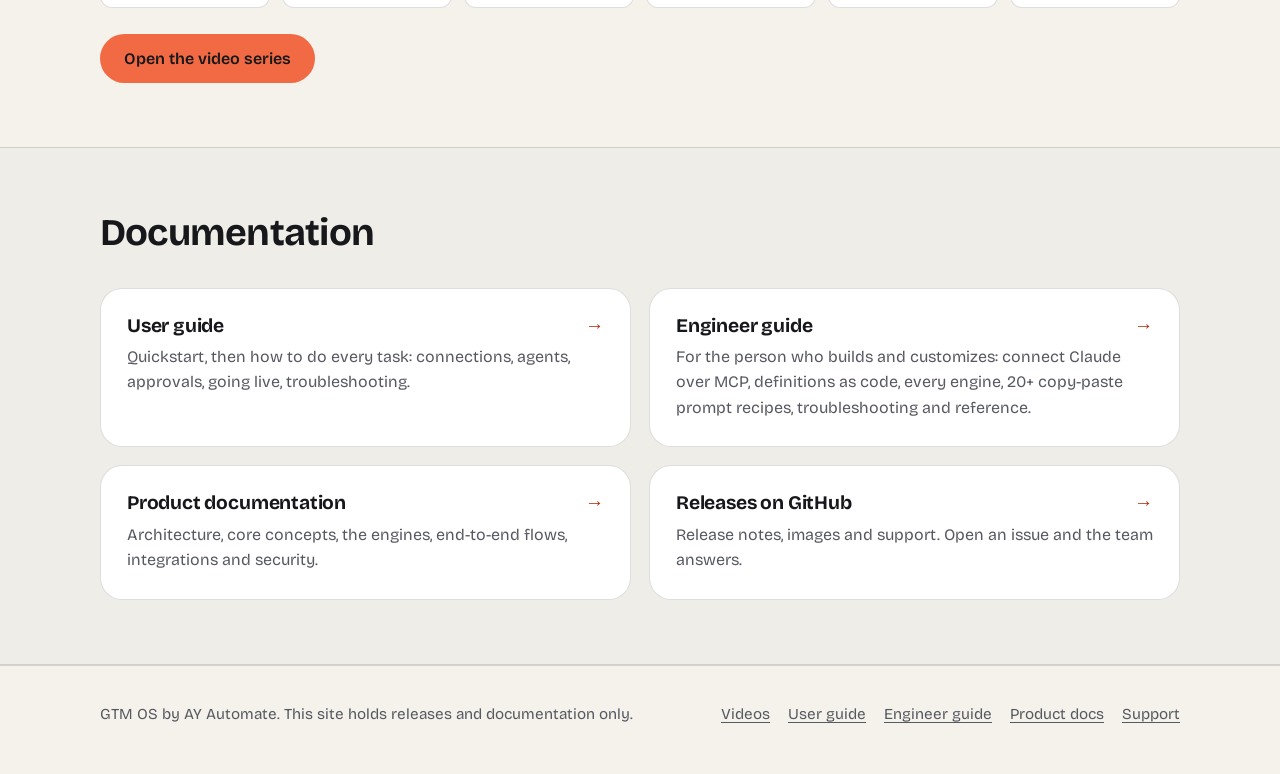
==== commit 6b4e35e3: "docs(release): GTM OS 0.3.0 release page, notes, install docs and staged release list - releases/0.3" ====
--- a/docs/index.html
+++ b/docs/index.html
@@ -91,7 +91,7 @@
           <pre class="codebox"><span class="p">$ </span>npm i -g @gtmos/cli
 <span class="p">$ </span>mkdir my-gtm &amp;&amp; cd my-gtm
 <span class="p">$ </span>gtm init<button class="copy" type="button" data-copy="npm i -g @gtmos/cli&#10;mkdir my-gtm &amp;&amp; cd my-gtm&#10;gtm init" aria-label="Copy install commands">Copy</button></pre>
-          <p class="hint" data-rollout hidden><b>Release 0.2.6 (rolling out).</b> Until the stable channel moves to 0.2.6, this installs the previous release. To get 0.2.6 now: <code>gtm setup --version 0.2.6</code>.</p>
+          <p class="hint" data-rollout hidden><b>Release 0.3.0 (rolling out).</b> Until the stable channel moves to 0.3.0, this installs the previous release. To get 0.3.0 now: <code>gtm setup --version 0.3.0</code>.</p>
           <p class="hint">Open Claude Code in that folder and run <code>/setup-gtmos</code>. Claude asks only for what a person has to provide.</p>
         </div>
         <div class="card">
@@ -99,7 +99,7 @@
           <pre class="codebox"><span class="p">$ </span>npm i -g @gtmos/cli@latest
 <span class="p">$ </span>gtm upgrade --check
 <span class="p">$ </span>gtm upgrade --channel stable --yes<button class="copy" type="button" data-copy="npm i -g @gtmos/cli@latest&#10;gtm upgrade --check&#10;gtm upgrade --channel stable --yes" aria-label="Copy upgrade commands">Copy</button></pre>
-          <p class="hint" data-rollout hidden><b>Release 0.2.6 (rolling out).</b> Until the stable channel moves to 0.2.6, this upgrades to the previous release. To get 0.2.6 now: <code>gtm upgrade --to 0.2.6 --yes</code>.</p>
+          <p class="hint" data-rollout hidden><b>Release 0.3.0 (rolling out).</b> Until the stable channel moves to 0.3.0, this upgrades to the previous release. To get 0.3.0 now (from 0.2.6): <code>gtm upgrade --to 0.3.0 --yes</code>.</p>
           <p class="hint">Upgrade the CLI first. Upgrades snapshot your data first, and <code>--dry-run</code> rehearses one. A pinned install only moves when you choose <code>--channel</code> or <code>--to</code>.</p>
         </div>
       </div>
@@ -112,20 +112,20 @@
       <div class="card release">
         <div>
           <p class="step-label">Release</p>
-          <p class="big-ver">GTM OS 0.2.6</p>
-          <p class="step-label" data-rollout hidden style="margin:8px 0 0">Release 0.2.6 (rolling out)</p>
-          <p style="color:var(--muted);margin-top:10px">AI-native recommendations and classification from a model key you set in setup, a cohort funnel, a gate in front of every import, and approvals with risk tiers and limits.</p>
+          <p class="big-ver">GTM OS 0.3.0</p>
+          <p class="step-label" data-rollout hidden style="margin:8px 0 0">Release 0.3.0 (rolling out)</p>
+          <p style="color:var(--muted);margin-top:10px">The Integration Bridge: link your integrations account once, then connect any of about 1,700 apps from GTM OS, with as many accounts per app as you need, honest sync results and metered, approved writes.</p>
           <ul>
-            <li>AI model setup step, monthly cap and the insight-agents pack</li>
-            <li>Recommendations that cite your numbers, checked by code</li>
-            <li>Org MCP server policy, redacted approval payloads, secrets kept out of records</li>
-            <li>Additive migrations only: upgrade with <code>gtm upgrade --to 0.2.6</code></li>
+            <li>Mapping packs and recipes for SEO, GEO, ads and CRM data (beta, not yet checked against live accounts)</li>
+            <li>Per-key grants for outside agents, and a monthly limit on app calls</li>
+            <li>Motions your organization owns, privacy rules for mail and calendar, your own workspace layout</li>
+            <li>From 0.2.6, additive migrations only: upgrade with <code>gtm upgrade --to 0.3.0</code></li>
           </ul>
-          <p style="margin-top:20px"><a class="btn btn-ghost btn-sm" href="release-0.2.6.html">Release notes</a> <a class="btn btn-ghost btn-sm" href="release-0.2.5.html">0.2.5</a></p>
+          <p style="margin-top:20px"><a class="btn btn-ghost btn-sm" href="release-0.3.0.html">Release notes</a> <a class="btn btn-ghost btn-sm" href="release-0.2.6.html">0.2.6</a></p>
         </div>
         <dl>
-          <dt>CLI</dt><dd><a href="https://www.npmjs.com/package/@gtmos/cli"><code>@gtmos/cli</code></a> 0.2.6</dd>
-          <dt>Images</dt><dd><code>ghcr.io/ay-automate/gtmos-{api,worker,mcp,console}:0.2.6</code></dd>
+          <dt>CLI</dt><dd><a href="https://www.npmjs.com/package/@gtmos/cli"><code>@gtmos/cli</code></a> 0.3.0</dd>
+          <dt>Images</dt><dd><code>ghcr.io/ay-automate/gtmos-{api,worker,mcp,console}:0.3.0</code></dd>
           <dt>Install</dt><dd><code>npm i -g @gtmos/cli</code>, then <code>gtm init</code></dd>
           <dt>Upgrade</dt><dd><code>gtm upgrade --check</code>, then <code>gtm upgrade --channel stable --yes</code></dd>
           <dt>Docs</dt><dd><a href="user-guide.html">User guide</a>, <a href="gtm-engineer-guide.html">Engineer guide</a>, <a href="product-documentation.html">Product documentation</a></dd>
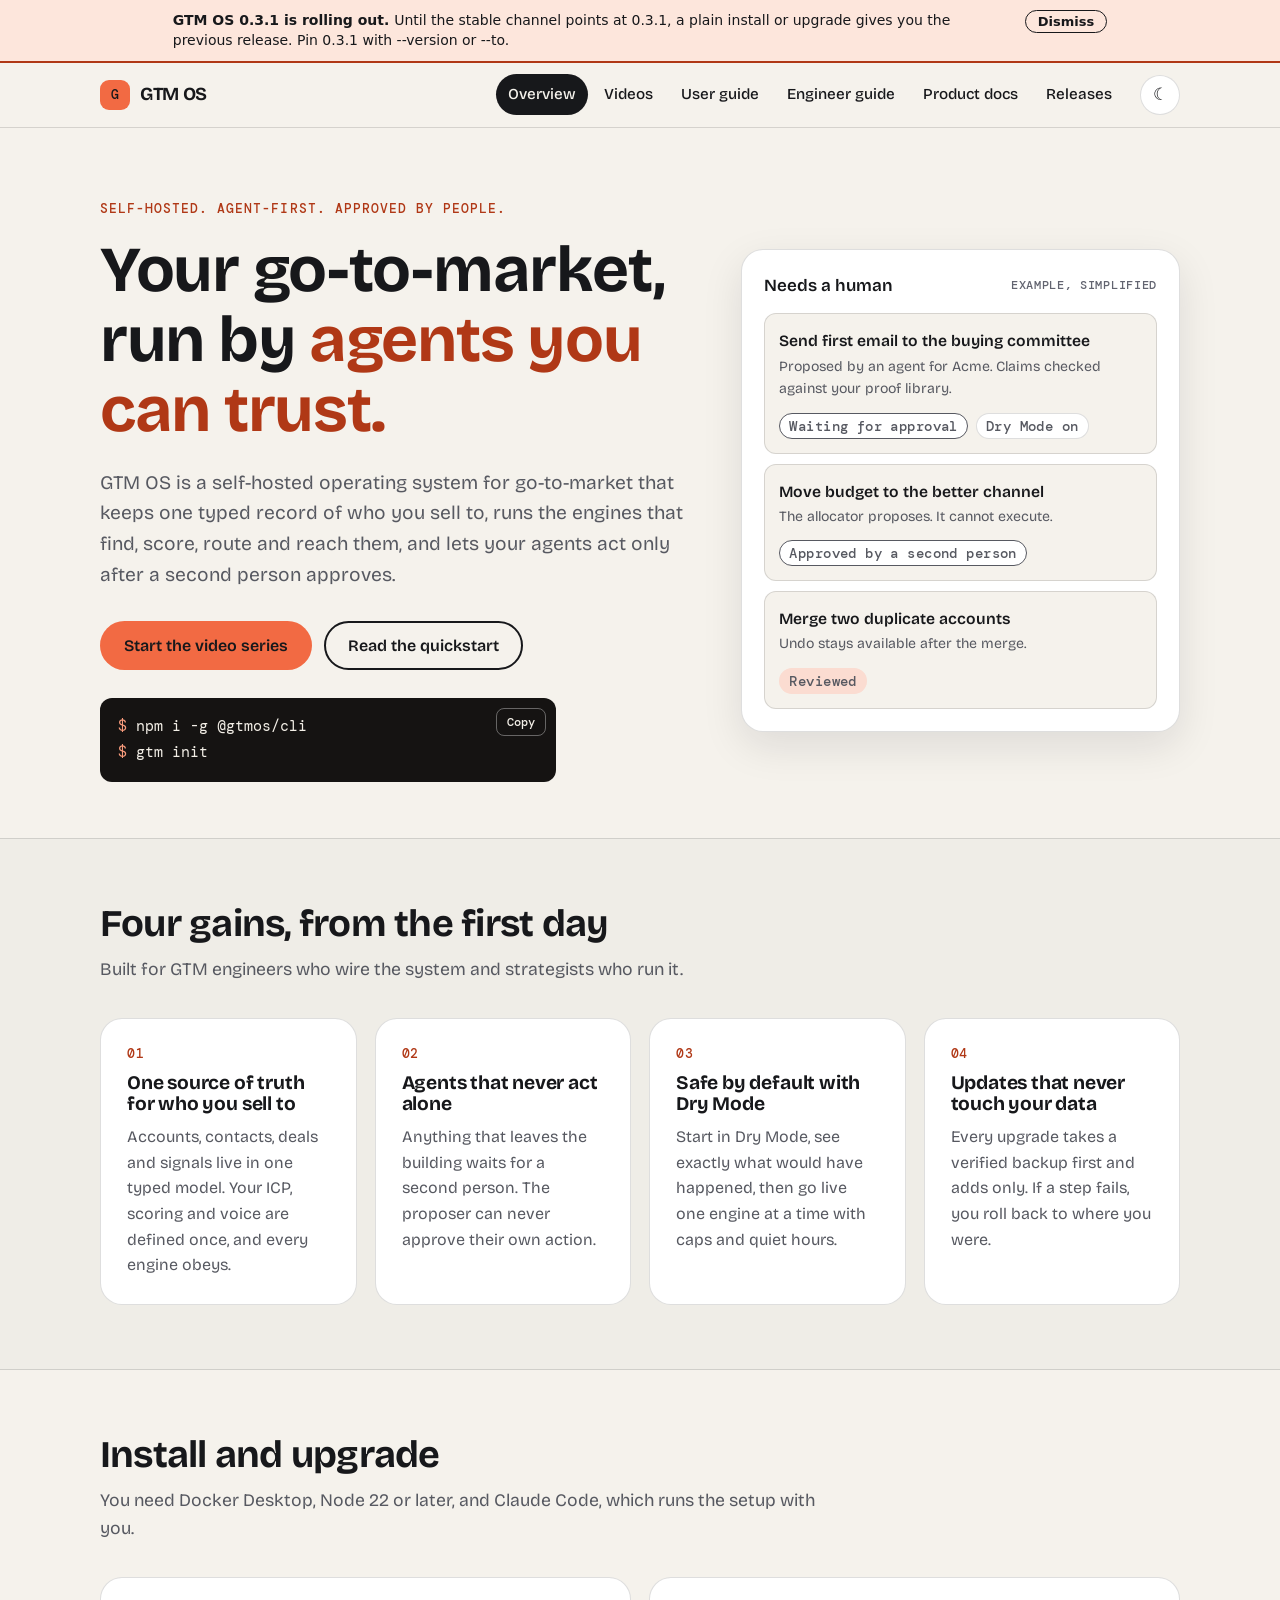
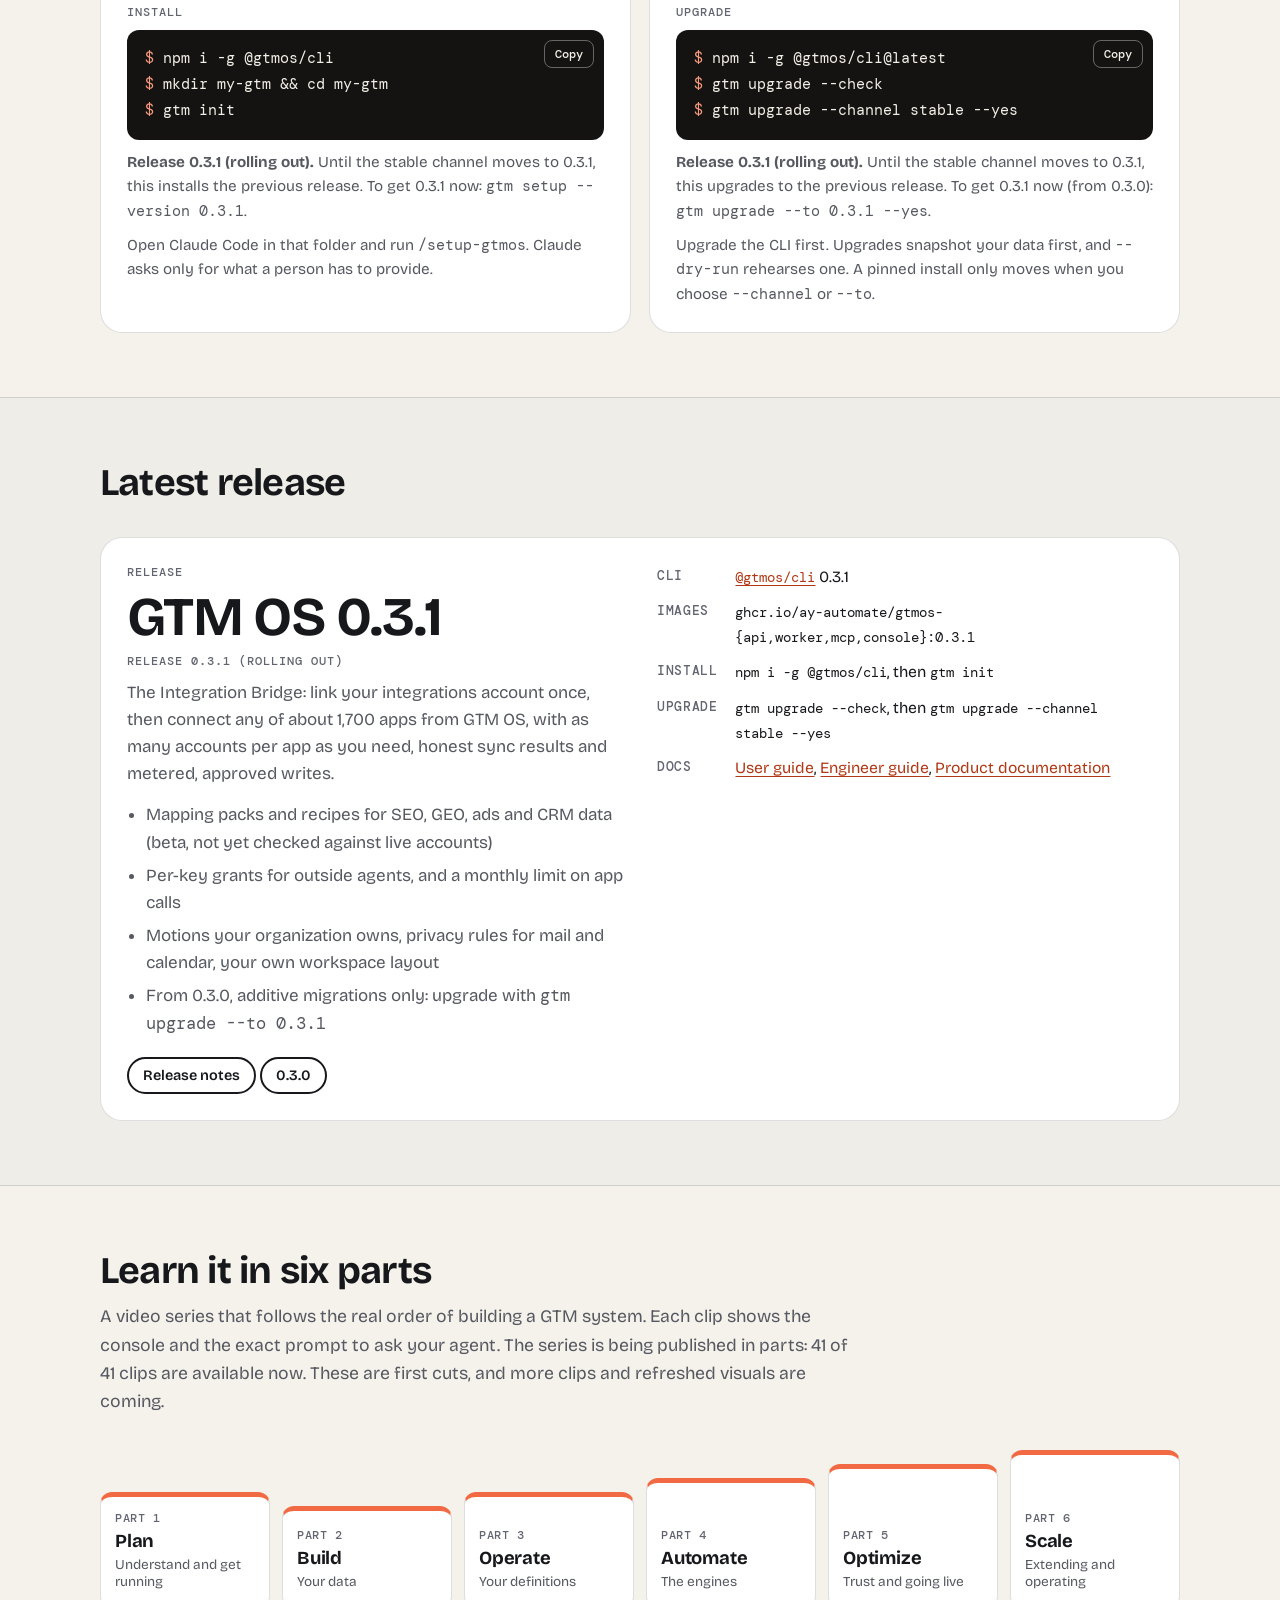
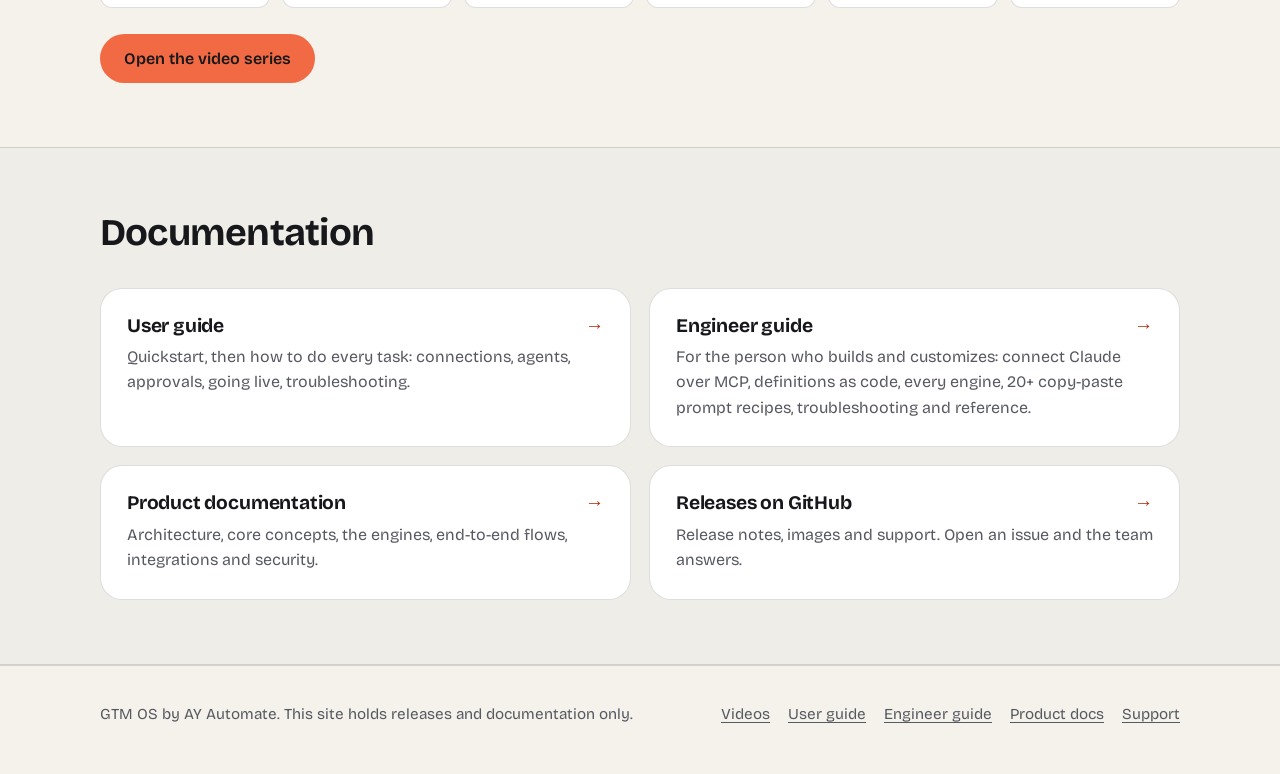
==== commit 91616cb5: "docs(release): GTM OS 0.3.1 release page, notes and staged release list (beta) Co-Authored-By: Claud" ====
--- a/docs/index.html
+++ b/docs/index.html
@@ -91,7 +91,7 @@
           <pre class="codebox"><span class="p">$ </span>npm i -g @gtmos/cli
 <span class="p">$ </span>mkdir my-gtm &amp;&amp; cd my-gtm
 <span class="p">$ </span>gtm init<button class="copy" type="button" data-copy="npm i -g @gtmos/cli&#10;mkdir my-gtm &amp;&amp; cd my-gtm&#10;gtm init" aria-label="Copy install commands">Copy</button></pre>
-          <p class="hint" data-rollout hidden><b>Release 0.3.0 (rolling out).</b> Until the stable channel moves to 0.3.0, this installs the previous release. To get 0.3.0 now: <code>gtm setup --version 0.3.0</code>.</p>
+          <p class="hint" data-rollout hidden><b>Release 0.3.1 (rolling out).</b> Until the stable channel moves to 0.3.1, this installs the previous release. To get 0.3.1 now: <code>gtm setup --version 0.3.1</code>.</p>
           <p class="hint">Open Claude Code in that folder and run <code>/setup-gtmos</code>. Claude asks only for what a person has to provide.</p>
         </div>
         <div class="card">
@@ -99,7 +99,7 @@
           <pre class="codebox"><span class="p">$ </span>npm i -g @gtmos/cli@latest
 <span class="p">$ </span>gtm upgrade --check
 <span class="p">$ </span>gtm upgrade --channel stable --yes<button class="copy" type="button" data-copy="npm i -g @gtmos/cli@latest&#10;gtm upgrade --check&#10;gtm upgrade --channel stable --yes" aria-label="Copy upgrade commands">Copy</button></pre>
-          <p class="hint" data-rollout hidden><b>Release 0.3.0 (rolling out).</b> Until the stable channel moves to 0.3.0, this upgrades to the previous release. To get 0.3.0 now (from 0.2.6): <code>gtm upgrade --to 0.3.0 --yes</code>.</p>
+          <p class="hint" data-rollout hidden><b>Release 0.3.1 (rolling out).</b> Until the stable channel moves to 0.3.1, this upgrades to the previous release. To get 0.3.1 now (from 0.3.0): <code>gtm upgrade --to 0.3.1 --yes</code>.</p>
           <p class="hint">Upgrade the CLI first. Upgrades snapshot your data first, and <code>--dry-run</code> rehearses one. A pinned install only moves when you choose <code>--channel</code> or <code>--to</code>.</p>
         </div>
       </div>
@@ -112,20 +112,20 @@
       <div class="card release">
         <div>
           <p class="step-label">Release</p>
-          <p class="big-ver">GTM OS 0.3.0</p>
-          <p class="step-label" data-rollout hidden style="margin:8px 0 0">Release 0.3.0 (rolling out)</p>
+          <p class="big-ver">GTM OS 0.3.1</p>
+          <p class="step-label" data-rollout hidden style="margin:8px 0 0">Release 0.3.1 (rolling out)</p>
           <p style="color:var(--muted);margin-top:10px">The Integration Bridge: link your integrations account once, then connect any of about 1,700 apps from GTM OS, with as many accounts per app as you need, honest sync results and metered, approved writes.</p>
           <ul>
             <li>Mapping packs and recipes for SEO, GEO, ads and CRM data (beta, not yet checked against live accounts)</li>
             <li>Per-key grants for outside agents, and a monthly limit on app calls</li>
             <li>Motions your organization owns, privacy rules for mail and calendar, your own workspace layout</li>
-            <li>From 0.2.6, additive migrations only: upgrade with <code>gtm upgrade --to 0.3.0</code></li>
+            <li>From 0.3.0, additive migrations only: upgrade with <code>gtm upgrade --to 0.3.1</code></li>
           </ul>
-          <p style="margin-top:20px"><a class="btn btn-ghost btn-sm" href="release-0.3.0.html">Release notes</a> <a class="btn btn-ghost btn-sm" href="release-0.2.6.html">0.2.6</a></p>
+          <p style="margin-top:20px"><a class="btn btn-ghost btn-sm" href="release-0.3.1.html">Release notes</a> <a class="btn btn-ghost btn-sm" href="release-0.3.0.html">0.3.0</a></p>
         </div>
         <dl>
-          <dt>CLI</dt><dd><a href="https://www.npmjs.com/package/@gtmos/cli"><code>@gtmos/cli</code></a> 0.3.0</dd>
-          <dt>Images</dt><dd><code>ghcr.io/ay-automate/gtmos-{api,worker,mcp,console}:0.3.0</code></dd>
+          <dt>CLI</dt><dd><a href="https://www.npmjs.com/package/@gtmos/cli"><code>@gtmos/cli</code></a> 0.3.1</dd>
+          <dt>Images</dt><dd><code>ghcr.io/ay-automate/gtmos-{api,worker,mcp,console}:0.3.1</code></dd>
           <dt>Install</dt><dd><code>npm i -g @gtmos/cli</code>, then <code>gtm init</code></dd>
           <dt>Upgrade</dt><dd><code>gtm upgrade --check</code>, then <code>gtm upgrade --channel stable --yes</code></dd>
           <dt>Docs</dt><dd><a href="user-guide.html">User guide</a>, <a href="gtm-engineer-guide.html">Engineer guide</a>, <a href="product-documentation.html">Product documentation</a></dd>
